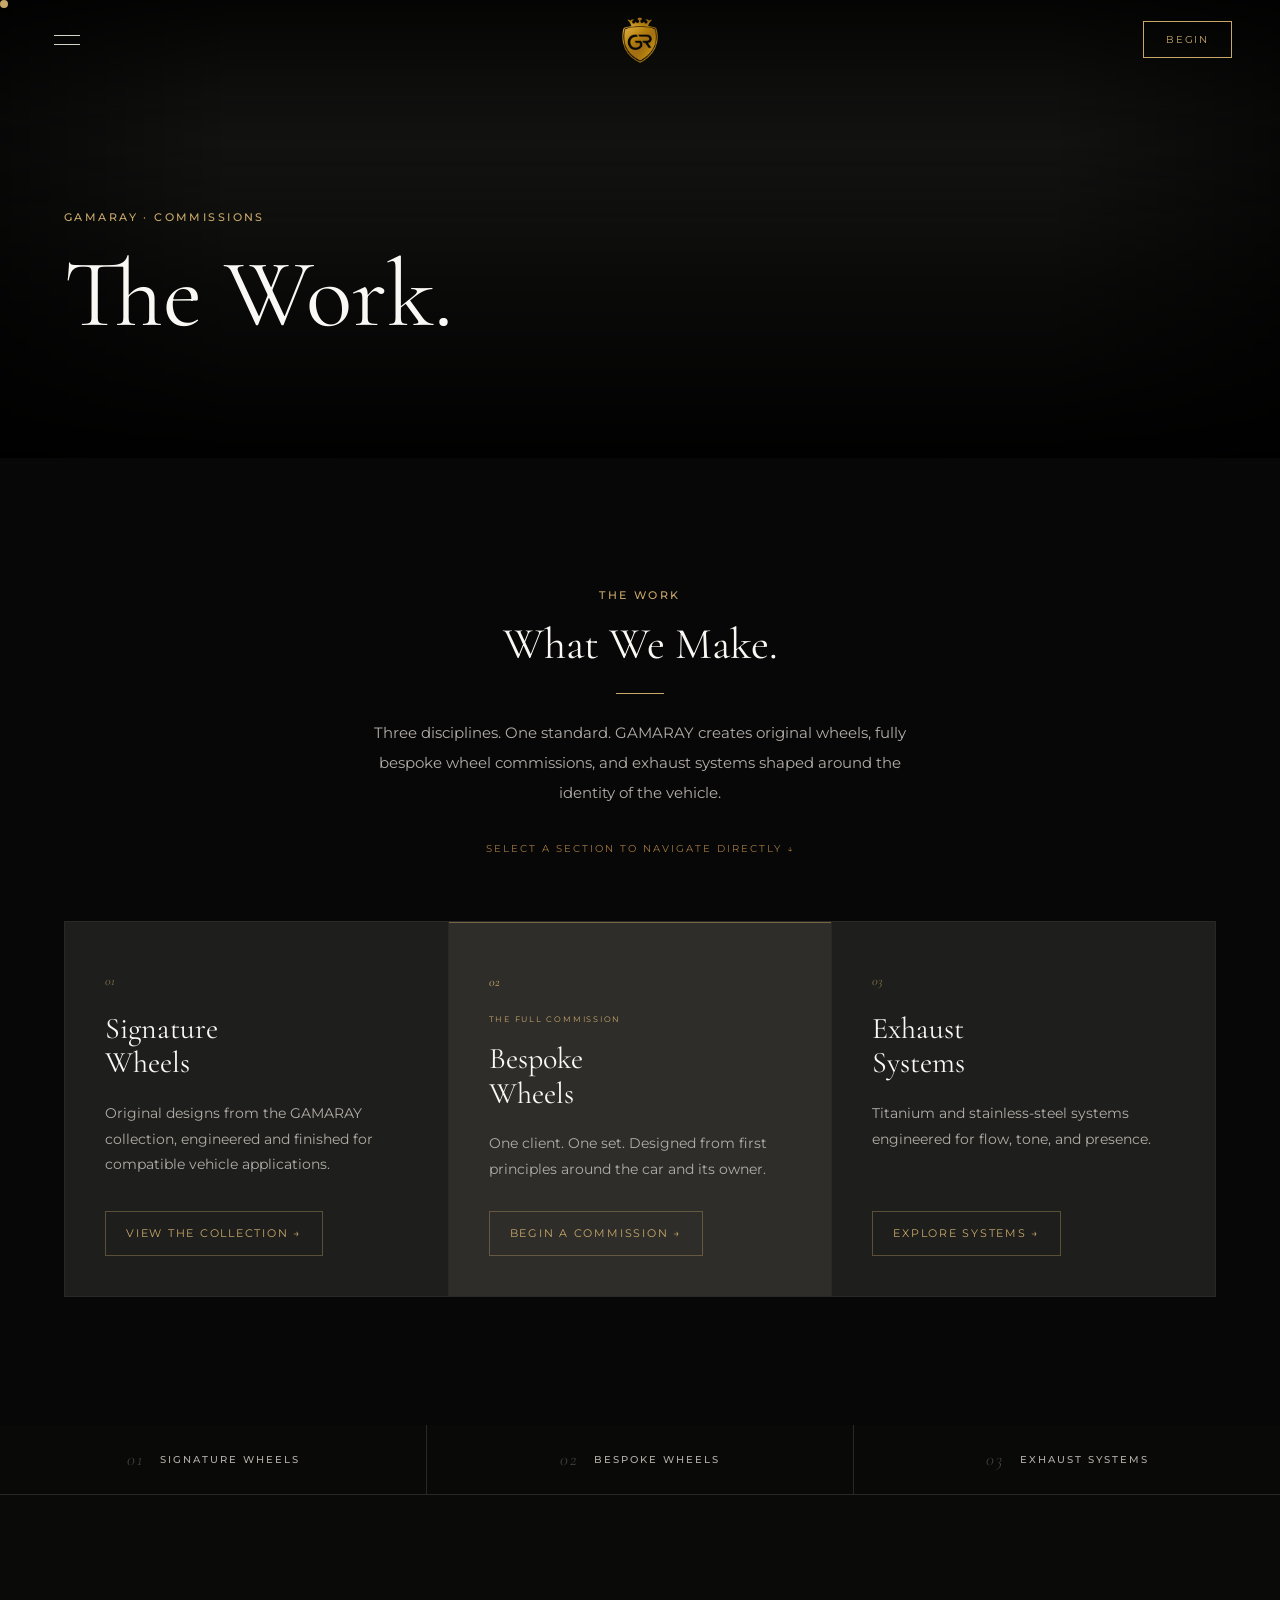
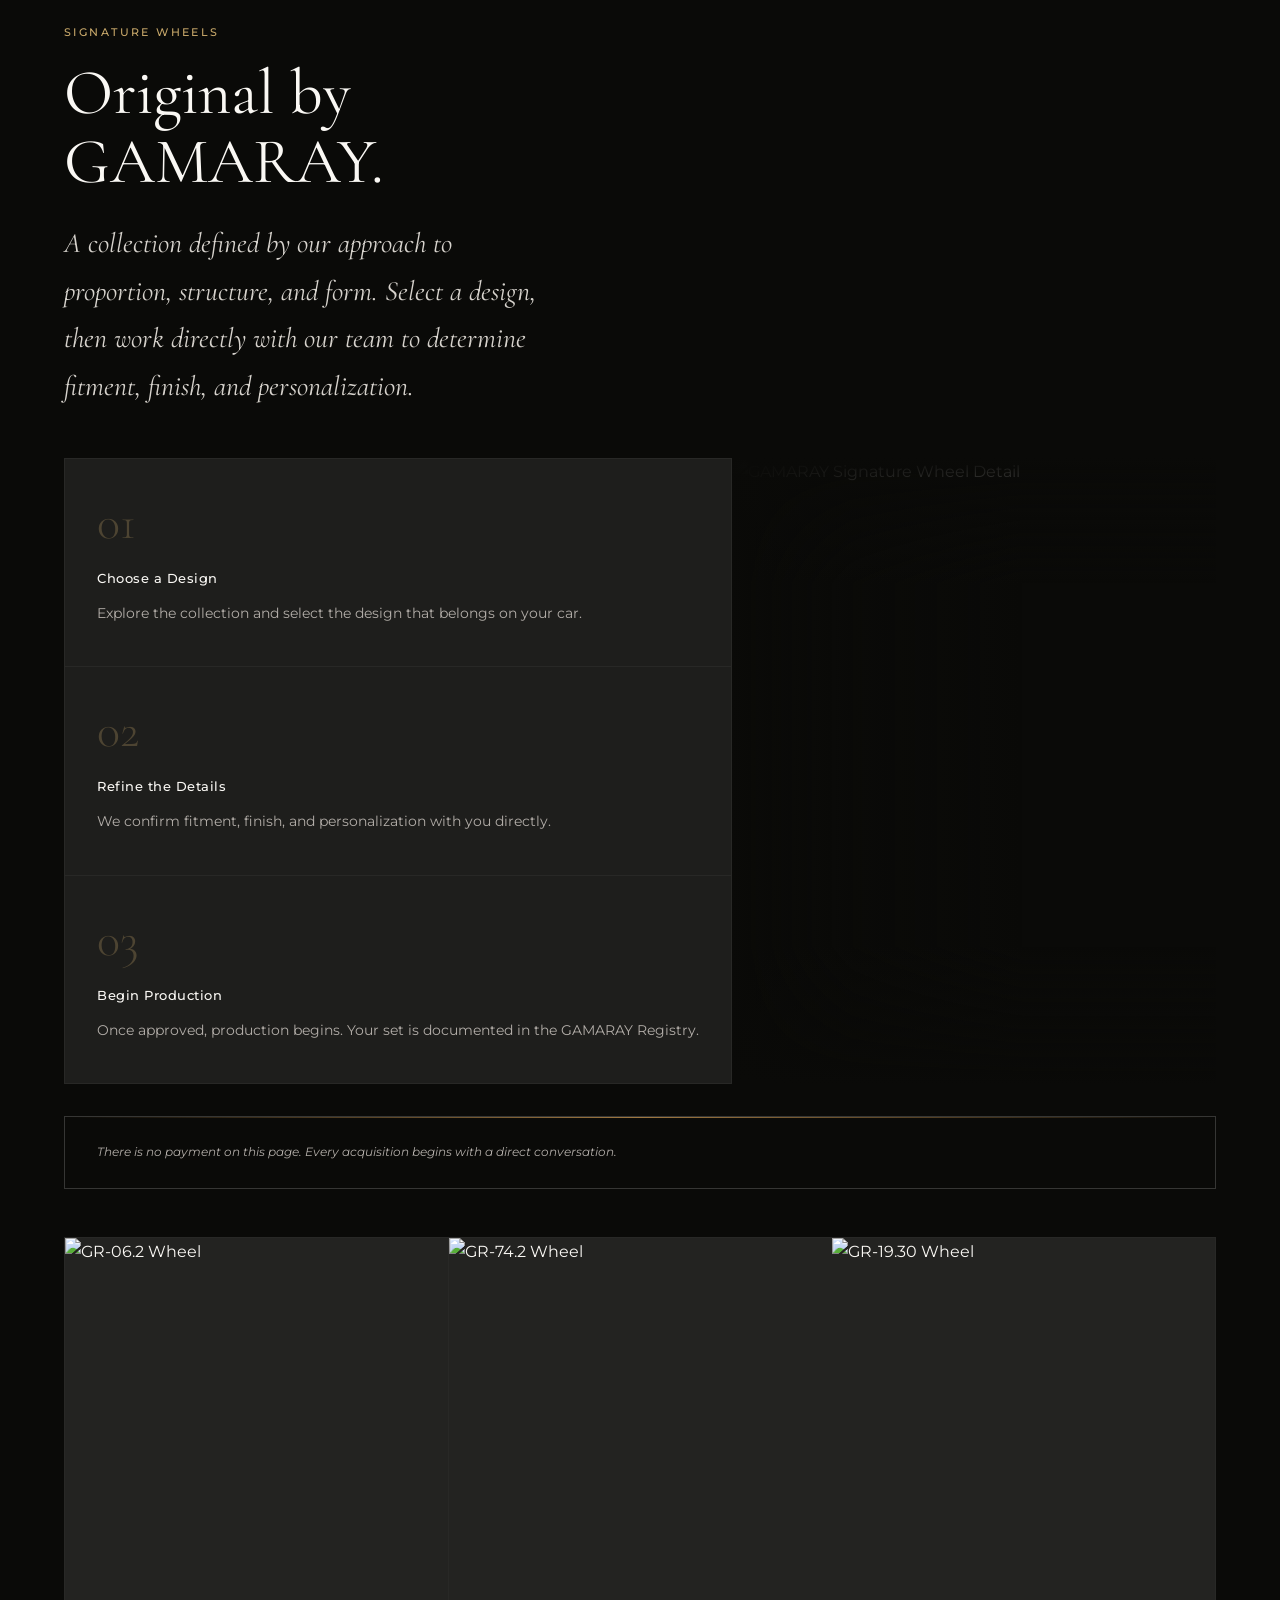
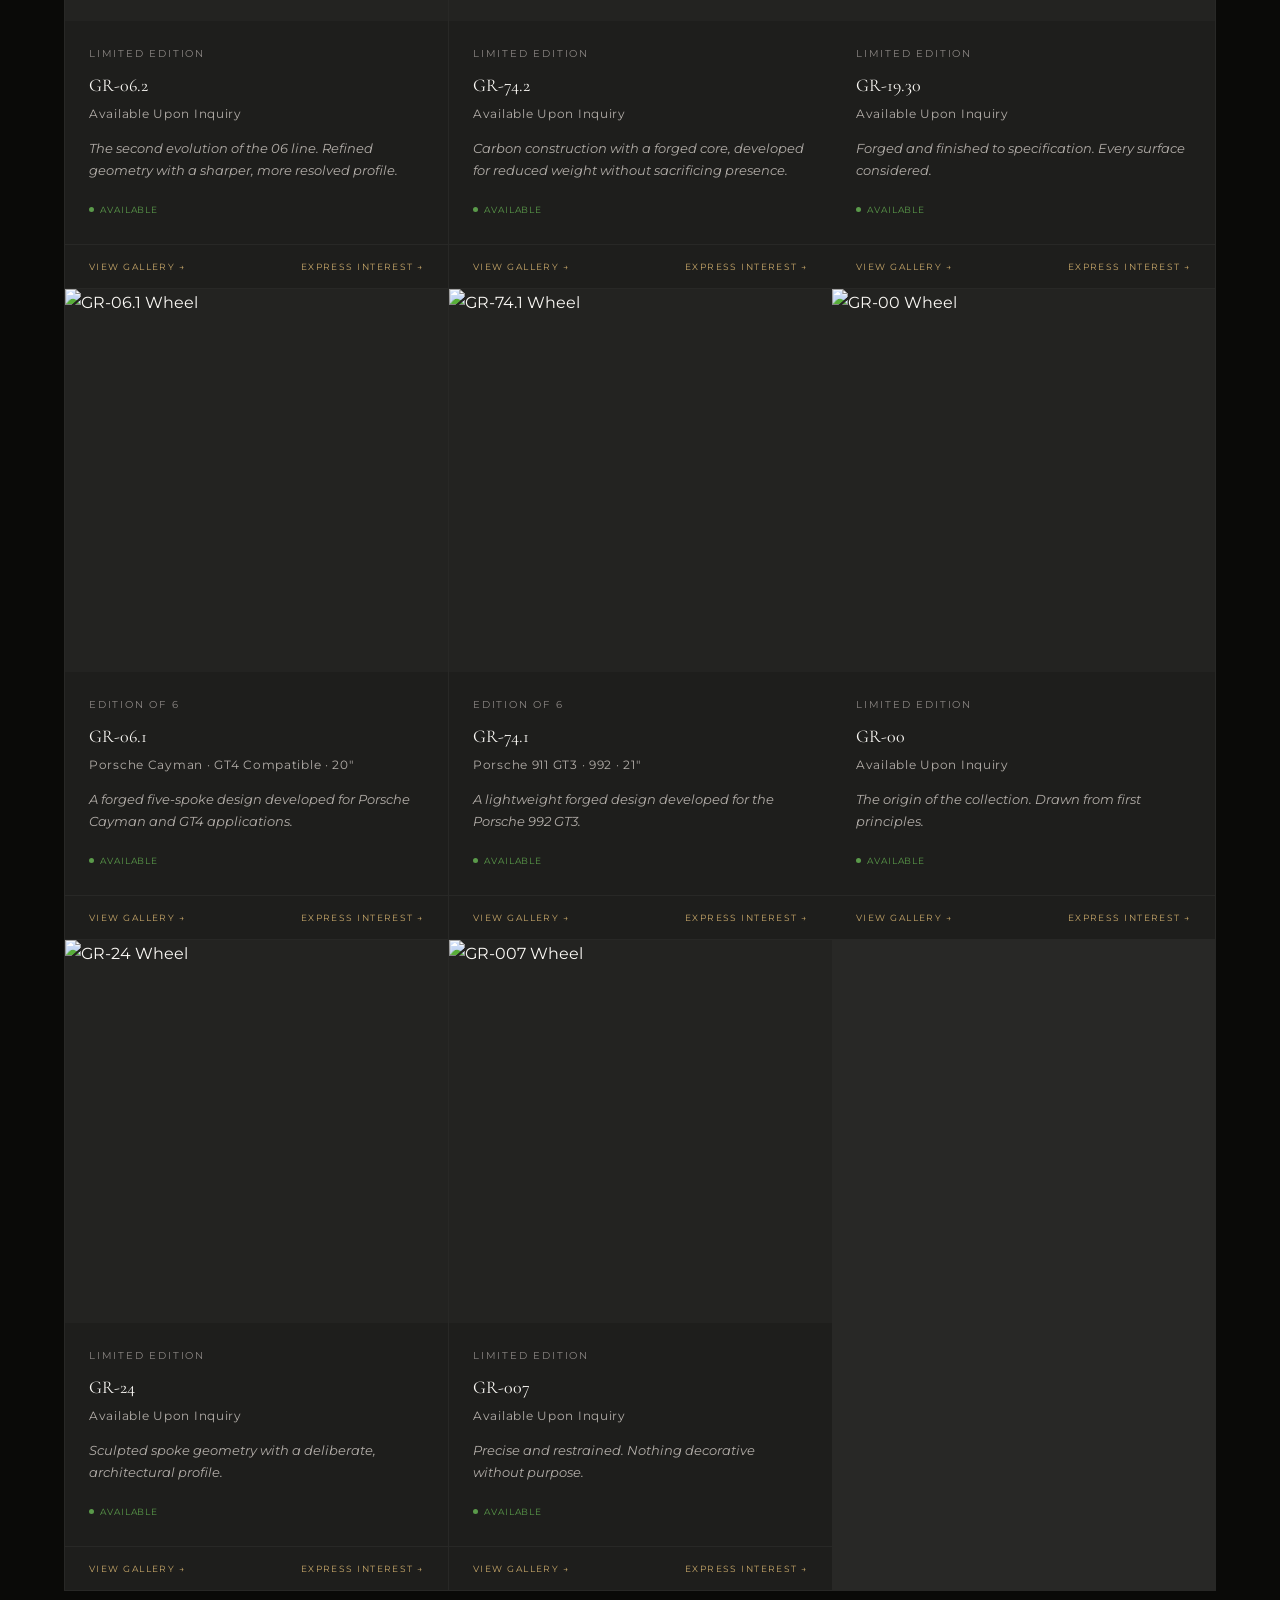
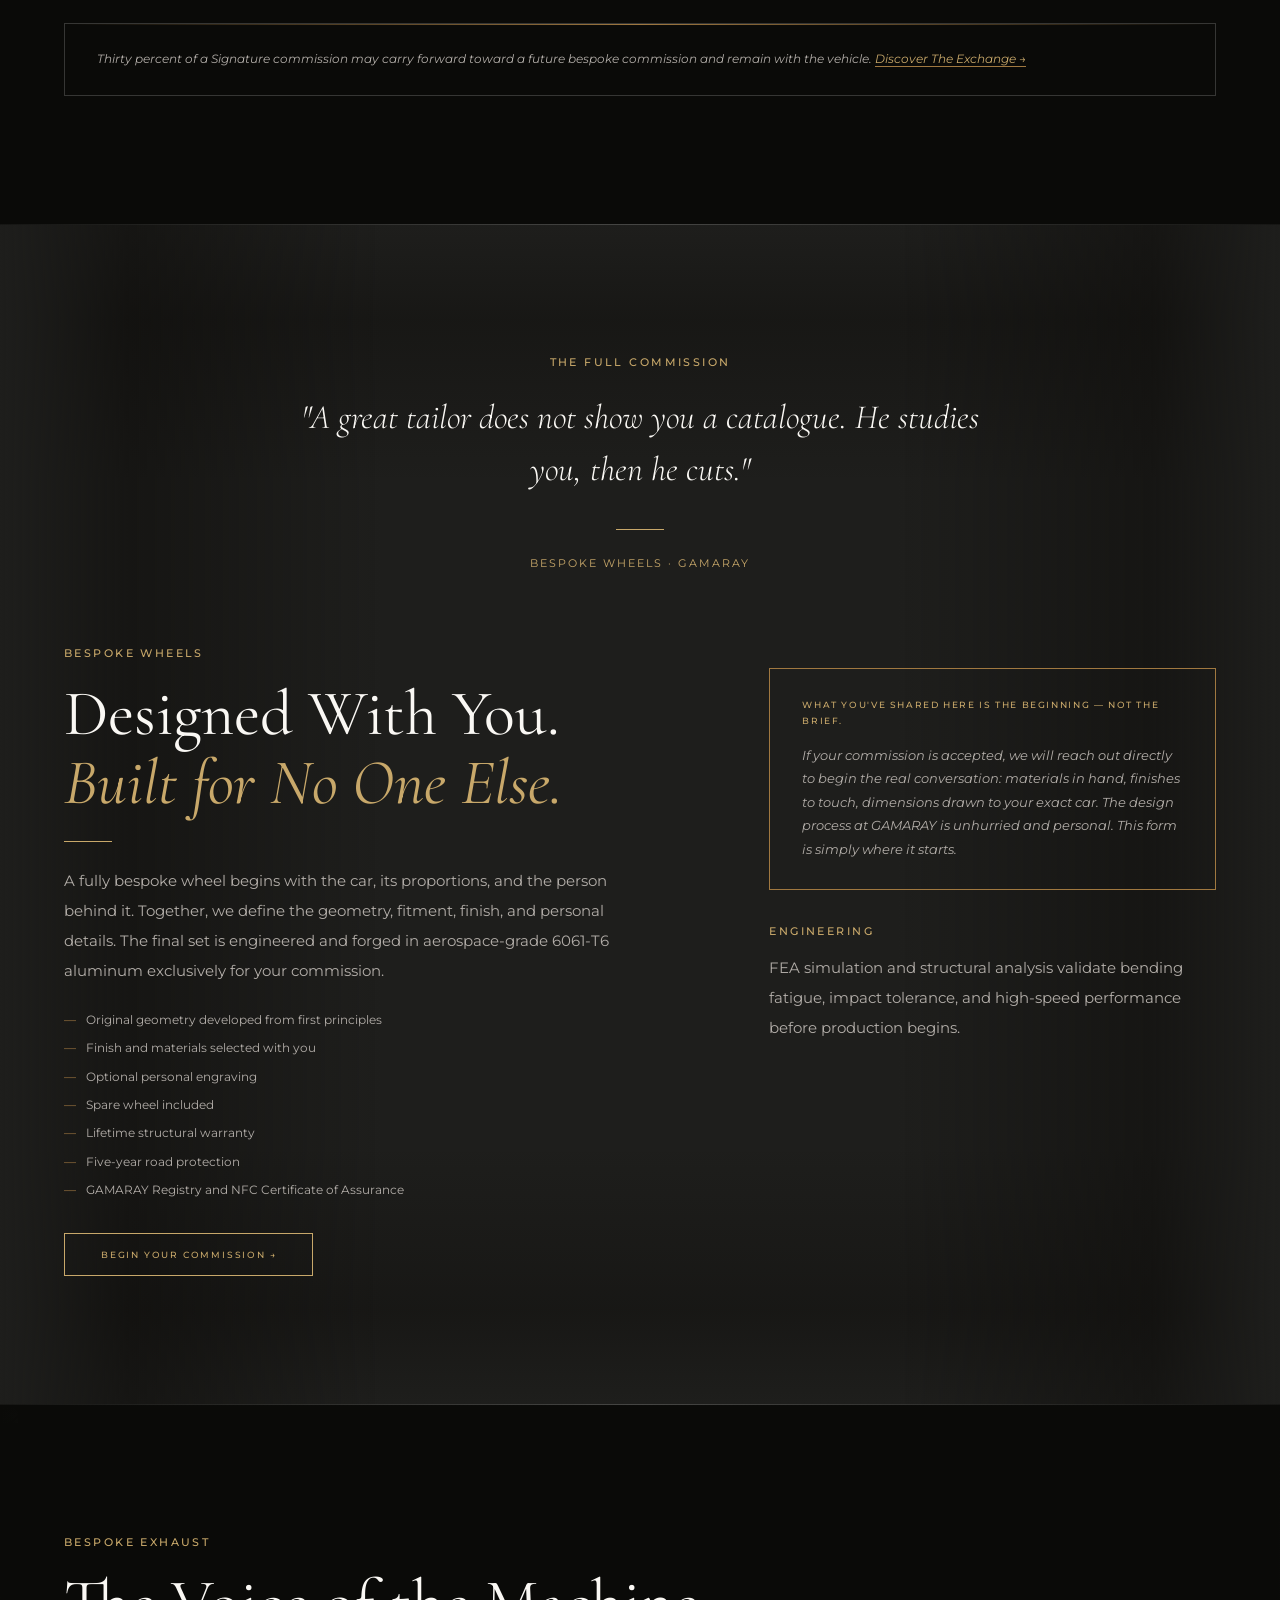
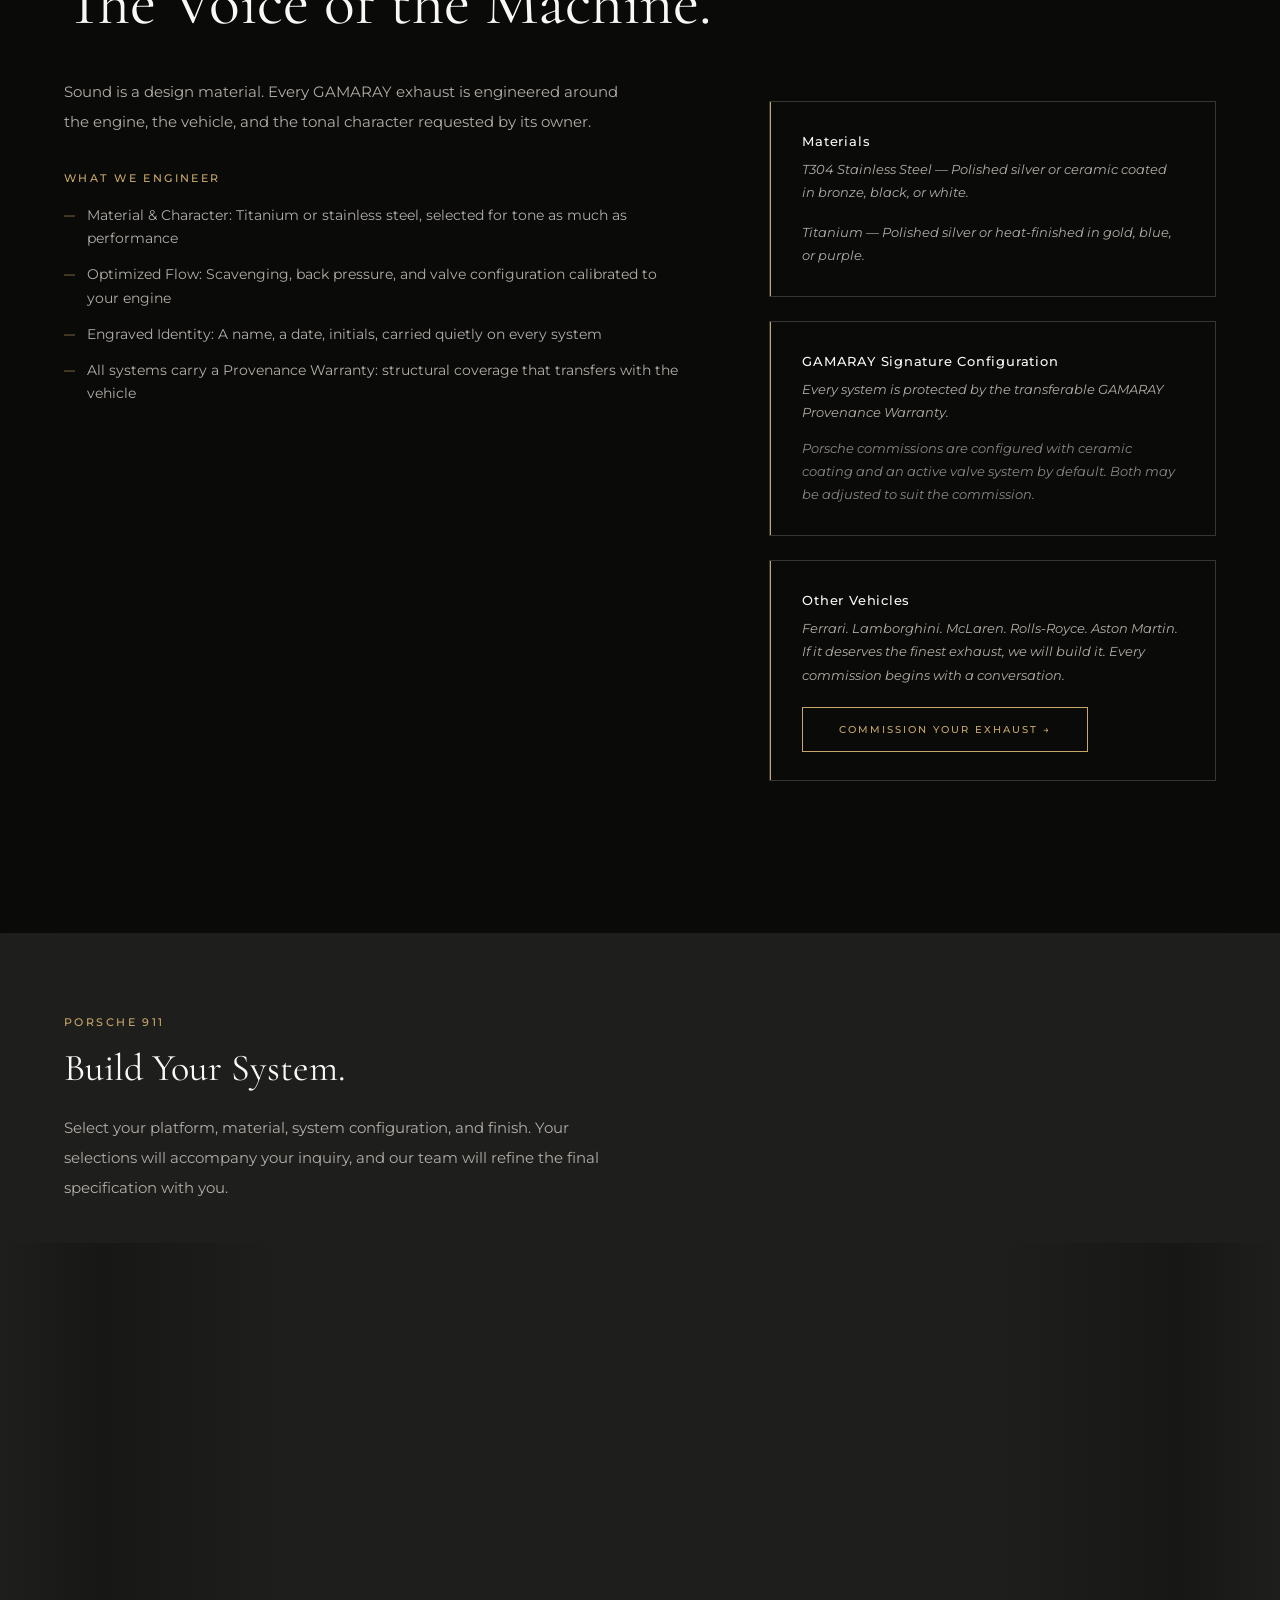
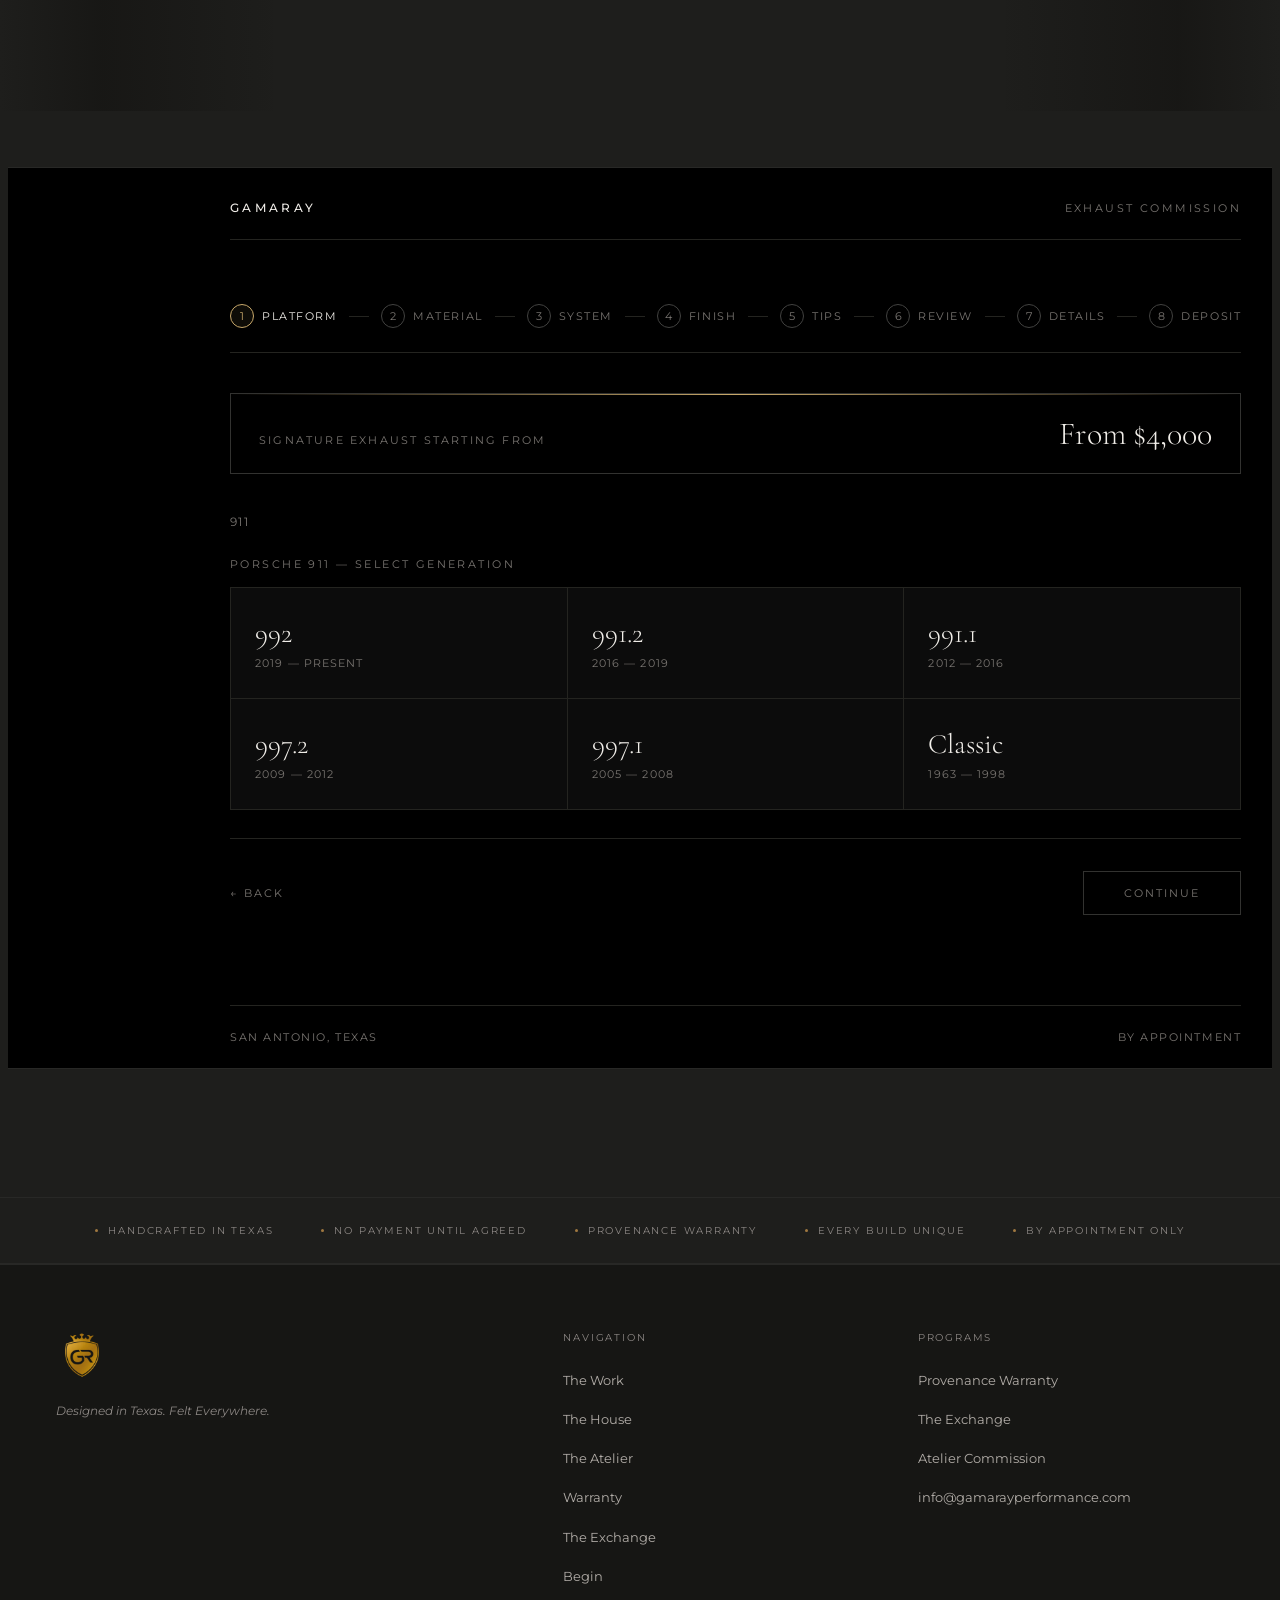
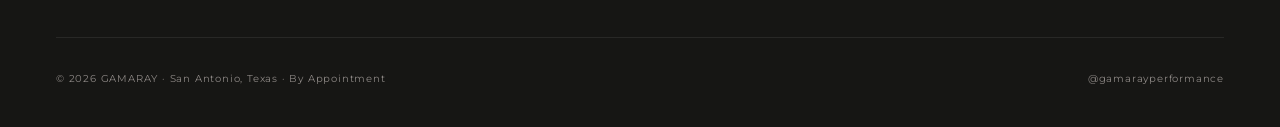
==== the-work.html @ ea866e27 "Initial commit — GAMARAY site" ====
<!DOCTYPE html>
<html lang="en">
<head>
<meta charset="UTF-8">
<meta name="viewport" content="width=device-width, initial-scale=1.0">
<title>The Work — GAMARAY</title>
<meta name="description" content="GAMARAY Signature Wheels and bespoke exhaust systems for the world's finest European machines.">
<link rel="icon" href="favicon.svg" type="image/svg+xml">
<link rel="preconnect" href="https://fonts.googleapis.com">
<link rel="preconnect" href="https://fonts.gstatic.com" crossorigin>
<link rel="preload" as="style" href="https://fonts.googleapis.com/css2?family=Cormorant+Garamond:ital,wght@0,300;0,400;0,500;1,300;1,400&family=Montserrat:wght@200;300;400;500;600&display=swap">
<link rel="stylesheet" href="https://fonts.googleapis.com/css2?family=Cormorant+Garamond:ital,wght@0,300;0,400;0,500;1,300;1,400&family=Montserrat:wght@200;300;400;500;600&display=swap" media="print" onload="this.media='all'">
<link rel="stylesheet" href="css/gamaray.css?v=10">
<style>
/* Acquisition steps inline with no number if not sequential */
.gmr-acq-note {
  border: 1px solid var(--b2);
  padding: 1.5rem 2rem;
  margin-top: 2rem;
  position: relative;
}
.gmr-acq-note::before {
  content: '';
  position: absolute; top: 0; left: 0; right: 0;
  height: 1px;
  background: linear-gradient(90deg, transparent, var(--gold2), transparent);
}
.gmr-acq-note p {
  font-size: 12px; line-height: 1.9; color: var(--t3); font-style: italic;
}
/* Wheel detail list */
.wheel-detail-list {
  list-style: none;
  display: flex; flex-direction: column; gap: .5rem;
  margin-top: 1.5rem;
}
.wheel-detail-list li {
  font-size: 12px; color: var(--t3);
  display: flex; gap: 10px; align-items: flex-start;
}
.wheel-detail-list li::before { content: '—'; color: var(--gold2); flex-shrink: 0; }
/* Section divider */
.section-divider {
  padding: 5rem 3.5rem 0;
  border-top: 1px solid var(--b1);
}

/* ── PRODUCT GALLERY LIGHTBOX ── */
.gmr-gallery-overlay {
  position: fixed; inset: 0;
  background: rgba(6,5,4,.97);
  z-index: 3000;
  display: flex; flex-direction: column; align-items: center; justify-content: center;
  gap: 1.25rem;
  padding: 3.5rem 2rem 2rem;
  opacity: 0; pointer-events: none;
  transition: opacity .4s;
}
.gmr-gallery-overlay.open { opacity: 1; pointer-events: auto; }
.gmr-gallery-close {
  position: absolute; top: 2rem; right: 2rem;
  background: none; border: none;
  color: var(--t4); font-size: 20px; cursor: pointer; padding: 8px;
  transition: color .2s, transform .3s var(--ease);
}
.gmr-gallery-close:hover { color: var(--t1); transform: rotate(90deg); }
.gmr-gallery-eyebrow {
  font-size: 9px; letter-spacing: .22em; text-transform: uppercase; color: var(--gold);
}
.gmr-gallery-stage {
  display: flex; align-items: center; gap: 2rem;
  flex: 1; width: 100%; max-width: 960px; min-height: 0;
}
.gmr-gallery-img-wrap {
  flex: 1; display: flex; align-items: center; justify-content: center; min-height: 0;
}
.gmr-gallery-main-img {
  max-width: 100%; max-height: 62vh;
  object-fit: contain; display: block;
  transition: opacity .2s;
}
.gmr-gallery-arrow {
  background: none; border: 1px solid rgba(200,168,106,.2);
  color: var(--t4); width: 48px; height: 48px;
  display: flex; align-items: center; justify-content: center;
  cursor: pointer; font-size: 24px; font-family: Georgia, serif; line-height: 1;
  transition: color .2s, border-color .2s; flex-shrink: 0;
}
.gmr-gallery-arrow:hover { color: var(--gold); border-color: var(--gold); }
.gmr-gallery-counter {
  font-size: 10px; letter-spacing: .14em; color: var(--t4);
}
.gmr-gallery-thumbs { display: flex; gap: 10px; }
.gmr-gallery-thumb {
  width: 72px; height: 72px; object-fit: cover; cursor: pointer;
  opacity: .35; border: 1px solid transparent;
  transition: opacity .25s, border-color .25s;
}
.gmr-gallery-thumb:hover { opacity: .75; }
.gmr-gallery-thumb.active { opacity: 1; border-color: var(--gold); }
/* Hover overlay on real-photo card image */
.gmr-wheel-img-hover {
  position: absolute; inset: 0;
  background: rgba(0,0,0,.52);
  display: flex; align-items: center; justify-content: center;
  opacity: 0; pointer-events: none;
  transition: opacity .35s;
}
.gmr-wheel-img[data-gallery-open]:hover .gmr-wheel-img-hover { opacity: 1; }
.gmr-wheel-img-hover span {
  font-size: 8px; letter-spacing: .24em; text-transform: uppercase;
  color: var(--t1); border: 1px solid rgba(255,255,255,.45); padding: 8px 18px;
}
</style>
</head>
<body>

<div id="gmr-loader"><div class="loader-wordmark"><img src="img/logo.png" alt="GAMARAY"></div></div>
<div id="gmr-cursor"></div>
<div id="gmr-progress"></div>

<nav id="gmr-nav">
  <button class="gmr-hamburger" id="gmr-hamburger" aria-label="Open menu"><span></span><span></span></button>
  <a href="index.html" class="gmr-nav-logo"><img src="img/logo.png" alt="GAMARAY"></a>
  <a href="begin.html" class="gmr-nav-cta">Begin</a>
</nav>
<div id="gmr-nav-backdrop"></div>
<div id="gmr-mobile-menu">
  <button class="gmr-menu-close" id="gmr-menu-close">✕</button>
  <a href="the-work.html">The Work</a>
  <a href="the-house.html">The House</a>
  <a href="the-atelier.html">The Atelier</a>
  <a href="warranty.html">Warranty</a>
  <a href="exchange.html">The Exchange</a>
  <a href="begin.html">Begin</a>
</div>

<!-- ── PAGE HERO ── -->
<div class="gmr-page-hero">
  <video autoplay loop muted playsinline style="position:absolute;inset:0;width:100%;height:100%;object-fit:cover;opacity:.6;z-index:0">
    <source src="https://pub-9fed0892d72f46c8ace5f8382cff40e8.r2.dev/Videos/Turning%20of%20Art%20deco%20center%20piece%20Wheel.mp4" type="video/mp4">
  </video>
  <div style="position:absolute;inset:0;z-index:1;background:
    linear-gradient(to top,  rgba(0,0,0,.97) 0%, rgba(0,0,0,.55) 38%, rgba(0,0,0,.08) 68%, transparent 85%),
    linear-gradient(to bottom, rgba(0,0,0,.82) 0%, rgba(0,0,0,.18) 28%, transparent 50%),
    linear-gradient(to right,  rgba(0,0,0,.55) 0%, transparent 18%),
    linear-gradient(to left,   rgba(0,0,0,.55) 0%, transparent 18%)">
  </div>
  <div style="position:relative;z-index:2">
    <span class="gmr-eyebrow">GAMARAY · Commissions</span>
    <h1 class="gmr-heading" style="font-size:clamp(52px,8vw,96px);margin-bottom:0">The Work.</h1>
  </div>
</div>

<!-- ── OVERVIEW ── -->
<section class="gmr-section gmr-section-black" id="overview">
  <video autoplay loop muted playsinline style="position:absolute;inset:0;width:100%;height:100%;object-fit:cover;opacity:.92;z-index:0;pointer-events:none">
    <source src="https://pub-9fed0892d72f46c8ace5f8382cff40e8.r2.dev/Videos/Wheel%20turning%20video.MP4" type="video/mp4">
  </video>
  <div style="position:absolute;inset:0;z-index:1;background:rgba(8,7,6,.55);pointer-events:none"></div>
  <div style="position:relative;z-index:2">
  <div class="reveal" style="max-width:660px;margin:0 auto 4rem;text-align:center">
    <span class="gmr-eyebrow">THE WORK</span>
    <h2 class="gmr-heading" style="font-size:clamp(28px,3.5vw,44px)">What We Make.</h2>
    <div class="gmr-rule gmr-rule-center"></div>
    <p class="gmr-body" style="color:var(--t3);margin:0 auto">Three disciplines. One standard. GAMARAY creates original wheels, fully bespoke wheel commissions, and exhaust systems shaped around the identity of the vehicle.</p>
    <p style="margin-top:2rem;font-size:10px;letter-spacing:.2em;text-transform:uppercase;color:var(--gold2)">Select a section to navigate directly ↓</p>
  </div>
  <div class="gmr-discipline-grid">
    <a href="#signature-wheels" class="gmr-discipline-card">
      <span class="gmr-discipline-num">01</span>
      <div class="gmr-discipline-name">Signature<br>Wheels</div>
      <p class="gmr-discipline-desc">Original designs from the GAMARAY collection, engineered and finished for compatible vehicle applications.</p>
      <span class="gmr-discipline-cta">View the Collection →</span>
    </a>
    <a href="#bespoke-wheels" class="gmr-discipline-card gmr-discipline-card--featured">
      <span class="gmr-discipline-num">02</span>
      <span class="gmr-discipline-tag">The Full Commission</span>
      <div class="gmr-discipline-name">Bespoke<br>Wheels</div>
      <p class="gmr-discipline-desc">One client. One set. Designed from first principles around the car and its owner.</p>
      <span class="gmr-discipline-cta">Begin a Commission →</span>
    </a>
    <a href="#exhaust" class="gmr-discipline-card">
      <span class="gmr-discipline-num">03</span>
      <div class="gmr-discipline-name">Exhaust<br>Systems</div>
      <p class="gmr-discipline-desc">Titanium and stainless-steel systems engineered for flow, tone, and presence.</p>
      <span class="gmr-discipline-cta">Explore Systems →</span>
    </a>
  </div>
  </div>
</section>

<!-- ── SECTION NAV ── -->
<nav class="gmr-section-nav" id="gmr-section-nav">
  <a href="#signature-wheels" class="gmr-section-nav-item" data-section="signature-wheels">
    <span class="gmr-section-nav-num">01</span>
    <span>Signature Wheels</span>
  </a>
  <a href="#bespoke-wheels" class="gmr-section-nav-item" data-section="bespoke-wheels">
    <span class="gmr-section-nav-num">02</span>
    <span>Bespoke Wheels</span>
  </a>
  <a href="#exhaust" class="gmr-section-nav-item" data-section="exhaust">
    <span class="gmr-section-nav-num">03</span>
    <span>Exhaust Systems</span>
  </a>
</nav>

<!-- ════════════════════════════════════════════════════
     SIGNATURE WHEELS
════════════════════════════════════════════════════════ -->
<section class="gmr-section gmr-section-black" id="signature-wheels">

  <!-- Intro text -->
  <div class="reveal" style="max-width:500px;margin-bottom:3rem">
    <span class="gmr-eyebrow">SIGNATURE WHEELS</span>
    <h2 class="gmr-heading">Original by GAMARAY.</h2>
    <p class="gmr-subheading">A collection defined by our approach to proportion, structure, and form. Select a design, then work directly with our team to determine fitment, finish, and personalization.</p>
  </div>

  <!-- How acquisition works — steps left, image right as true columns -->
  <div class="reveal" style="display:flex;align-items:stretch;overflow:hidden;gap:0">

    <!-- Steps: vertical stack, left column -->
    <div style="flex:1;min-width:0;display:flex;flex-direction:column;gap:1px;background:var(--b1);border:1px solid var(--b1)">
      <div class="gmr-step">
        <div class="gmr-step-num">01</div>
        <div class="gmr-step-title">Choose a Design</div>
        <p class="gmr-step-desc">Explore the collection and select the design that belongs on your car.</p>
      </div>
      <div class="gmr-step">
        <div class="gmr-step-num">02</div>
        <div class="gmr-step-title">Refine the Details</div>
        <p class="gmr-step-desc">We confirm fitment, finish, and personalization with you directly.</p>
      </div>
      <div class="gmr-step">
        <div class="gmr-step-num">03</div>
        <div class="gmr-step-title">Begin Production</div>
        <p class="gmr-step-desc">Once approved, production begins. Your set is documented in the GAMARAY Registry.</p>
      </div>
    </div>

    <!-- Image: right column, same height as steps -->
    <div style="flex:0 0 42%;position:relative;overflow:hidden;min-height:320px">
      <img src="https://pub-9fed0892d72f46c8ace5f8382cff40e8.r2.dev/Photos/Detail%20shot%2019.30%20wheel.jpg"
           alt="GAMARAY Signature Wheel Detail"
           style="position:absolute;inset:0;width:100%;height:100%;object-fit:cover;object-position:center;display:block">
      <div style="position:absolute;inset:0;background:linear-gradient(to right,#0A0A08 0%,rgba(10,10,8,.4) 25%,transparent 60%)"></div>
      <div style="position:absolute;inset:0;background:linear-gradient(to bottom,#0A0A08 0%,transparent 20%,transparent 78%,#0A0A08 100%)"></div>
    </div>

  </div>

  <!-- Acquisition note -->
  <div class="gmr-acq-note reveal">
    <p>There is no payment on this page. Every acquisition begins with a direct conversation.</p>
  </div>

  <!-- Wheel Gallery -->
  <div class="gmr-wheel-gallery" style="margin-top:3rem">

    <!-- Card 1: GR-06.2 -->
    <div class="gmr-wheel-card reveal">
      <div class="gmr-wheel-img" data-gallery-open="gr062" style="cursor:pointer">
        <img src="https://pub-9fed0892d72f46c8ace5f8382cff40e8.r2.dev/Photos/1.png" alt="GR-06.2 Wheel" loading="lazy">
        <div class="gmr-wheel-img-hover"><span>View Gallery</span></div>
      </div>
      <div class="gmr-wheel-info">
        <span class="gmr-wheel-edition">Limited Edition</span>
        <div class="gmr-wheel-name">GR-06.2</div>
        <div class="gmr-wheel-platform">Available Upon Inquiry</div>
        <p style="font-size:13px;color:var(--t3);font-style:italic;line-height:1.7;margin-bottom:.75rem">The second evolution of the 06 line. Refined geometry with a sharper, more resolved profile.</p>
        <div class="gmr-wheel-status status-available">
          <span class="status-dot"></span>Available
        </div>
      </div>
      <div class="gmr-wheel-card-footer" style="display:flex;gap:1rem;justify-content:space-between">
        <button class="gmr-wheel-cta" data-gallery-open="gr062">View Gallery →</button>
        <button class="gmr-wheel-cta"
          data-modal-open="wheel-interest"
          data-wheel-name="GR-06.2"
          data-wheel-platform="Available Upon Inquiry">
          Express Interest →
        </button>
      </div>
    </div>

    <!-- Card 2: GR-74.2 -->
    <div class="gmr-wheel-card reveal reveal-delay-1">
      <div class="gmr-wheel-img" data-gallery-open="gr742" style="cursor:pointer">
        <img src="https://pub-9fed0892d72f46c8ace5f8382cff40e8.r2.dev/Photos/10.png" alt="GR-74.2 Wheel" loading="lazy">
        <div class="gmr-wheel-img-hover"><span>View Gallery</span></div>
      </div>
      <div class="gmr-wheel-info">
        <span class="gmr-wheel-edition">Limited Edition</span>
        <div class="gmr-wheel-name">GR-74.2</div>
        <div class="gmr-wheel-platform">Available Upon Inquiry</div>
        <p style="font-size:13px;color:var(--t3);font-style:italic;line-height:1.7;margin-bottom:.75rem">Carbon construction with a forged core, developed for reduced weight without sacrificing presence.</p>
        <div class="gmr-wheel-status status-available">
          <span class="status-dot"></span>Available
        </div>
      </div>
      <div class="gmr-wheel-card-footer" style="display:flex;gap:1rem;justify-content:space-between">
        <button class="gmr-wheel-cta" data-gallery-open="gr742">View Gallery →</button>
        <button class="gmr-wheel-cta"
          data-modal-open="wheel-interest"
          data-wheel-name="GR-74.2"
          data-wheel-platform="Available Upon Inquiry">
          Express Interest →
        </button>
      </div>
    </div>

    <!-- Card 3: GR-19.30 -->
    <div class="gmr-wheel-card reveal reveal-delay-2">
      <div class="gmr-wheel-img" data-gallery-open="gr1930" style="cursor:pointer">
        <img src="https://pub-9fed0892d72f46c8ace5f8382cff40e8.r2.dev/Photos/16.png" alt="GR-19.30 Wheel" loading="lazy">
        <div class="gmr-wheel-img-hover"><span>View Gallery</span></div>
      </div>
      <div class="gmr-wheel-info">
        <span class="gmr-wheel-edition">Limited Edition</span>
        <div class="gmr-wheel-name">GR-19.30</div>
        <div class="gmr-wheel-platform">Available Upon Inquiry</div>
        <p style="font-size:13px;color:var(--t3);font-style:italic;line-height:1.7;margin-bottom:.75rem">Forged and finished to specification. Every surface considered.</p>
        <div class="gmr-wheel-status status-available">
          <span class="status-dot"></span>Available
        </div>
      </div>
      <div class="gmr-wheel-card-footer" style="display:flex;gap:1rem;justify-content:space-between">
        <button class="gmr-wheel-cta" data-gallery-open="gr1930">View Gallery →</button>
        <button class="gmr-wheel-cta"
          data-modal-open="wheel-interest"
          data-wheel-name="GR-19.30"
          data-wheel-platform="Available Upon Inquiry">
          Express Interest →
        </button>
      </div>
    </div>

    <!-- Card 4: GR-06.1 -->
    <div class="gmr-wheel-card reveal">
      <div class="gmr-wheel-img" data-gallery-open="gr06" style="cursor:pointer">
        <img src="https://pub-9fed0892d72f46c8ace5f8382cff40e8.r2.dev/Photos/8.png" alt="GR-06.1 Wheel" loading="lazy">
        <div class="gmr-wheel-img-hover"><span>View Gallery</span></div>
      </div>
      <div class="gmr-wheel-info">
        <span class="gmr-wheel-edition">Edition of 6</span>
        <div class="gmr-wheel-name">GR-06.1</div>
        <div class="gmr-wheel-platform">Porsche Cayman · GT4 Compatible · 20"</div>
        <p style="font-size:13px;color:var(--t3);font-style:italic;line-height:1.7;margin-bottom:.75rem">A forged five-spoke design developed for Porsche Cayman and GT4 applications.</p>
        <div class="gmr-wheel-status status-available">
          <span class="status-dot"></span>Available
        </div>
      </div>
      <div class="gmr-wheel-card-footer" style="display:flex;gap:1rem;justify-content:space-between">
        <button class="gmr-wheel-cta" data-gallery-open="gr06">View Gallery →</button>
        <button class="gmr-wheel-cta"
          data-modal-open="wheel-interest"
          data-wheel-name="GR-06.1"
          data-wheel-platform="Porsche Cayman · GT4 Compatible · 20&quot;">
          Express Interest →
        </button>
      </div>
    </div>

    <!-- Card 5: GR-74.1 -->
    <div class="gmr-wheel-card reveal reveal-delay-1">
      <div class="gmr-wheel-img" data-gallery-open="gr74" style="cursor:pointer">
        <img src="https://pub-9fed0892d72f46c8ace5f8382cff40e8.r2.dev/Photos/5.png" alt="GR-74.1 Wheel" loading="lazy">
        <div class="gmr-wheel-img-hover"><span>View Gallery</span></div>
      </div>
      <div class="gmr-wheel-info">
        <span class="gmr-wheel-edition">Edition of 6</span>
        <div class="gmr-wheel-name">GR-74.1</div>
        <div class="gmr-wheel-platform">Porsche 911 GT3 · 992 · 21"</div>
        <p style="font-size:13px;color:var(--t3);font-style:italic;line-height:1.7;margin-bottom:.75rem">A lightweight forged design developed for the Porsche 992 GT3.</p>
        <div class="gmr-wheel-status status-available">
          <span class="status-dot"></span>Available
        </div>
      </div>
      <div class="gmr-wheel-card-footer" style="display:flex;gap:1rem;justify-content:space-between">
        <button class="gmr-wheel-cta" data-gallery-open="gr74">View Gallery →</button>
        <button class="gmr-wheel-cta"
          data-modal-open="wheel-interest"
          data-wheel-name="GR-74.1"
          data-wheel-platform="Porsche 911 GT3 · 992 · 21&quot;">
          Express Interest →
        </button>
      </div>
    </div>

    <!-- Card 6: GR-00 -->
    <div class="gmr-wheel-card reveal reveal-delay-2">
      <div class="gmr-wheel-img" data-gallery-open="gr00" style="cursor:pointer">
        <img src="https://pub-9fed0892d72f46c8ace5f8382cff40e8.r2.dev/Photos/4.png" alt="GR-00 Wheel" loading="lazy">
        <div class="gmr-wheel-img-hover"><span>View Gallery</span></div>
      </div>
      <div class="gmr-wheel-info">
        <span class="gmr-wheel-edition">Limited Edition</span>
        <div class="gmr-wheel-name">GR-00</div>
        <div class="gmr-wheel-platform">Available Upon Inquiry</div>
        <p style="font-size:13px;color:var(--t3);font-style:italic;line-height:1.7;margin-bottom:.75rem">The origin of the collection. Drawn from first principles.</p>
        <div class="gmr-wheel-status status-available">
          <span class="status-dot"></span>Available
        </div>
      </div>
      <div class="gmr-wheel-card-footer" style="display:flex;gap:1rem;justify-content:space-between">
        <button class="gmr-wheel-cta" data-gallery-open="gr00">View Gallery →</button>
        <button class="gmr-wheel-cta"
          data-modal-open="wheel-interest"
          data-wheel-name="GR-00"
          data-wheel-platform="Available Upon Inquiry">
          Express Interest →
        </button>
      </div>
    </div>

    <!-- Card 7: GR-24 -->
    <div class="gmr-wheel-card reveal">
      <div class="gmr-wheel-img" data-gallery-open="gr24" style="cursor:pointer">
        <img src="https://pub-9fed0892d72f46c8ace5f8382cff40e8.r2.dev/Photos/14.png" alt="GR-24 Wheel" loading="lazy">
        <div class="gmr-wheel-img-hover"><span>View Gallery</span></div>
      </div>
      <div class="gmr-wheel-info">
        <span class="gmr-wheel-edition">Limited Edition</span>
        <div class="gmr-wheel-name">GR-24</div>
        <div class="gmr-wheel-platform">Available Upon Inquiry</div>
        <p style="font-size:13px;color:var(--t3);font-style:italic;line-height:1.7;margin-bottom:.75rem">Sculpted spoke geometry with a deliberate, architectural profile.</p>
        <div class="gmr-wheel-status status-available">
          <span class="status-dot"></span>Available
        </div>
      </div>
      <div class="gmr-wheel-card-footer" style="display:flex;gap:1rem;justify-content:space-between">
        <button class="gmr-wheel-cta" data-gallery-open="gr24">View Gallery →</button>
        <button class="gmr-wheel-cta"
          data-modal-open="wheel-interest"
          data-wheel-name="GR-24"
          data-wheel-platform="Available Upon Inquiry">
          Express Interest →
        </button>
      </div>
    </div>

    <!-- Card 8: GR-007 -->
    <div class="gmr-wheel-card reveal reveal-delay-1">
      <div class="gmr-wheel-img" data-gallery-open="gr007" style="cursor:pointer">
        <img src="https://pub-9fed0892d72f46c8ace5f8382cff40e8.r2.dev/Photos/11.png" alt="GR-007 Wheel" loading="lazy">
        <div class="gmr-wheel-img-hover"><span>View Gallery</span></div>
      </div>
      <div class="gmr-wheel-info">
        <span class="gmr-wheel-edition">Limited Edition</span>
        <div class="gmr-wheel-name">GR-007</div>
        <div class="gmr-wheel-platform">Available Upon Inquiry</div>
        <p style="font-size:13px;color:var(--t3);font-style:italic;line-height:1.7;margin-bottom:.75rem">Precise and restrained. Nothing decorative without purpose.</p>
        <div class="gmr-wheel-status status-available">
          <span class="status-dot"></span>Available
        </div>
      </div>
      <div class="gmr-wheel-card-footer" style="display:flex;gap:1rem;justify-content:space-between">
        <button class="gmr-wheel-cta" data-gallery-open="gr007">View Gallery →</button>
        <button class="gmr-wheel-cta"
          data-modal-open="wheel-interest"
          data-wheel-name="GR-007"
          data-wheel-platform="Available Upon Inquiry">
          Express Interest →
        </button>
      </div>
    </div>

  </div>

  <!-- Exchange note -->
  <div class="gmr-acq-note reveal" style="margin-top:2rem">
    <p>Thirty percent of a Signature commission may carry forward toward a future bespoke commission and remain with the vehicle. <a href="exchange.html" style="color:var(--gold);border-bottom:1px solid var(--gold2)">Discover The Exchange →</a></p>
  </div>
</section>

<!-- ── WHEEL INTEREST MODAL ── -->
<div class="gmr-modal-overlay" id="modal-wheel-interest">
  <div class="gmr-modal">
    <div class="gmr-modal-header">
      <div>
        <div class="gmr-modal-title">Express Interest</div>
        <div class="gmr-modal-sub gmr-modal-wheel-name">GAMARAY Signature Wheel</div>
        <p class="gmr-modal-sub" style="margin-top:6px">Tell us about your car. We will be in touch directly.</p>
      </div>
      <button class="gmr-modal-close" data-modal-close>✕</button>
    </div>
    <div class="gmr-modal-body">
      <form class="gmr-form">
        <div class="gmr-field">
          <label>Your Name</label>
          <input type="text" placeholder="Full name" required>
        </div>
        <div class="gmr-field">
          <label>Where We Reach You</label>
          <input type="email" placeholder="Email address" required>
        </div>
        <div class="gmr-fields-two">
          <div class="gmr-field">
            <label>Your Location</label>
            <input type="text" placeholder="City, State">
          </div>
          <div class="gmr-field">
            <label>Year</label>
            <input type="text" placeholder="e.g. 2024">
          </div>
        </div>
        <div class="gmr-field">
          <label>The Car</label>
          <input type="text" placeholder="e.g. Porsche 911 Carrera S, Guards Red" required>
        </div>
        <div class="gmr-field">
          <label>VIN <span style="color:var(--t4);font-style:italic">(optional)</span></label>
          <input type="text" placeholder="Helps confirm exact fitment">
        </div>
        <div class="gmr-field">
          <label>Anything to Add</label>
          <textarea placeholder="Personalization ideas, questions, or anything you'd like us to know before we call."></textarea>
        </div>
        <button type="submit" class="btn-gold" style="width:100%;text-align:center">Send My Interest →</button>
      </form>
      <div class="gmr-form-confirm" style="display:none;padding:2rem 0;text-align:center">
        <p style="font-family:var(--serif);font-size:20px;font-weight:300;color:var(--t1);margin-bottom:.75rem">Interest received.</p>
        <p style="font-size:12px;color:var(--t3);font-style:italic;line-height:1.8">A member of our team will be in touch within 5 business days. Nothing is invoiced or charged until everything is agreed.</p>
      </div>
    </div>
    <div class="gmr-modal-footer">
      <p style="font-size:10px;color:var(--t4);font-style:italic">No payment is requested until we have spoken and every detail of your commission is confirmed.</p>
    </div>
  </div>
</div>

<!-- ── GR-06.1 GALLERY LIGHTBOX ── -->
<div class="gmr-gallery-overlay" id="gmr-gallery-overlay">
  <button class="gmr-gallery-close" data-gallery-close aria-label="Close gallery">✕</button>
  <div class="gmr-gallery-eyebrow">GR-06.1 · Porsche Cayman</div>
  <div class="gmr-gallery-stage">
    <button class="gmr-gallery-arrow" data-gallery-prev aria-label="Previous">‹</button>
    <div class="gmr-gallery-img-wrap">
      <img class="gmr-gallery-main-img" src="" alt="">
    </div>
    <button class="gmr-gallery-arrow" data-gallery-next aria-label="Next">›</button>
  </div>
  <div class="gmr-gallery-counter">1 / 3</div>
  <div class="gmr-gallery-thumbs">
    <img class="gmr-gallery-thumb" data-gallery-thumb="0"
      src="https://pub-9fed0892d72f46c8ace5f8382cff40e8.r2.dev/Photos/GR-06.1%20ON%20CAYMAN%20.jpg"
      alt="GR-06.1 on Cayman" loading="lazy">
    <img class="gmr-gallery-thumb" data-gallery-thumb="1"
      src="https://pub-9fed0892d72f46c8ace5f8382cff40e8.r2.dev/Photos/8.png"
      alt="GR-06.1 Wheel" loading="lazy">
    <img class="gmr-gallery-thumb" data-gallery-thumb="2"
      src="https://pub-9fed0892d72f46c8ace5f8382cff40e8.r2.dev/Photos/7.png"
      alt="GR-06.1 Wheel" loading="lazy">
  </div>
</div>

<!-- ── GR-06.2 GALLERY LIGHTBOX ── -->
<div class="gmr-gallery-overlay" id="gmr-gallery-overlay-gr062">
  <button class="gmr-gallery-close" data-gallery-close="gr062" aria-label="Close gallery">✕</button>
  <div class="gmr-gallery-eyebrow">GR-06.2</div>
  <div class="gmr-gallery-stage">
    <button class="gmr-gallery-arrow" data-gallery-prev="gr062" aria-label="Previous">‹</button>
    <div class="gmr-gallery-img-wrap"><img class="gmr-gallery-main-img" src="" alt=""></div>
    <button class="gmr-gallery-arrow" data-gallery-next="gr062" aria-label="Next">›</button>
  </div>
  <div class="gmr-gallery-counter">1 / 2</div>
  <div class="gmr-gallery-thumbs">
    <img class="gmr-gallery-thumb" data-gallery-thumb="0" src="https://pub-9fed0892d72f46c8ace5f8382cff40e8.r2.dev/Photos/1.png" alt="GR-06.2" loading="lazy">
    <img class="gmr-gallery-thumb" data-gallery-thumb="1" src="https://pub-9fed0892d72f46c8ace5f8382cff40e8.r2.dev/Photos/2.png" alt="GR-06.2" loading="lazy">
  </div>
</div>

<!-- ── GR-24 GALLERY LIGHTBOX ── -->
<div class="gmr-gallery-overlay" id="gmr-gallery-overlay-gr24">
  <button class="gmr-gallery-close" data-gallery-close="gr24" aria-label="Close gallery">✕</button>
  <div class="gmr-gallery-eyebrow">GR-24</div>
  <div class="gmr-gallery-stage">
    <button class="gmr-gallery-arrow" data-gallery-prev="gr24" aria-label="Previous">‹</button>
    <div class="gmr-gallery-img-wrap"><img class="gmr-gallery-main-img" src="" alt=""></div>
    <button class="gmr-gallery-arrow" data-gallery-next="gr24" aria-label="Next">›</button>
  </div>
  <div class="gmr-gallery-counter">1 / 2</div>
  <div class="gmr-gallery-thumbs">
    <img class="gmr-gallery-thumb" data-gallery-thumb="0" src="https://pub-9fed0892d72f46c8ace5f8382cff40e8.r2.dev/Photos/14.png" alt="GR-24" loading="lazy">
    <img class="gmr-gallery-thumb" data-gallery-thumb="1" src="https://pub-9fed0892d72f46c8ace5f8382cff40e8.r2.dev/Photos/13.png" alt="GR-24" loading="lazy">
  </div>
</div>

<!-- ── GR-007 GALLERY LIGHTBOX ── -->
<div class="gmr-gallery-overlay" id="gmr-gallery-overlay-gr007">
  <button class="gmr-gallery-close" data-gallery-close="gr007" aria-label="Close gallery">✕</button>
  <div class="gmr-gallery-eyebrow">GR-007</div>
  <div class="gmr-gallery-stage">
    <button class="gmr-gallery-arrow" data-gallery-prev="gr007" aria-label="Previous">‹</button>
    <div class="gmr-gallery-img-wrap"><img class="gmr-gallery-main-img" src="" alt=""></div>
    <button class="gmr-gallery-arrow" data-gallery-next="gr007" aria-label="Next">›</button>
  </div>
  <div class="gmr-gallery-counter">1 / 2</div>
  <div class="gmr-gallery-thumbs">
    <img class="gmr-gallery-thumb" data-gallery-thumb="0" src="https://pub-9fed0892d72f46c8ace5f8382cff40e8.r2.dev/Photos/12.png" alt="GR-007" loading="lazy">
    <img class="gmr-gallery-thumb" data-gallery-thumb="1" src="https://pub-9fed0892d72f46c8ace5f8382cff40e8.r2.dev/Photos/11.png" alt="GR-007" loading="lazy">
  </div>
</div>

<!-- ── GR-74.2 GALLERY LIGHTBOX ── -->
<div class="gmr-gallery-overlay" id="gmr-gallery-overlay-gr742">
  <button class="gmr-gallery-close" data-gallery-close="gr742" aria-label="Close gallery">✕</button>
  <div class="gmr-gallery-eyebrow">GR-74.2 · Full Carbon Fiber</div>
  <div class="gmr-gallery-stage">
    <button class="gmr-gallery-arrow" data-gallery-prev="gr742" aria-label="Previous">‹</button>
    <div class="gmr-gallery-img-wrap"><img class="gmr-gallery-main-img" src="" alt=""></div>
    <button class="gmr-gallery-arrow" data-gallery-next="gr742" aria-label="Next">›</button>
  </div>
  <div class="gmr-gallery-counter">1 / 2</div>
  <div class="gmr-gallery-thumbs">
    <img class="gmr-gallery-thumb" data-gallery-thumb="0" src="https://pub-9fed0892d72f46c8ace5f8382cff40e8.r2.dev/Photos/10.png" alt="GR-74.2" loading="lazy">
    <img class="gmr-gallery-thumb" data-gallery-thumb="1" src="https://pub-9fed0892d72f46c8ace5f8382cff40e8.r2.dev/Photos/9.png" alt="GR-74.2" loading="lazy">
  </div>
</div>

<!-- ── GR-19.30 GALLERY LIGHTBOX ── -->
<div class="gmr-gallery-overlay" id="gmr-gallery-overlay-gr1930">
  <button class="gmr-gallery-close" data-gallery-close="gr1930" aria-label="Close gallery">✕</button>
  <div class="gmr-gallery-eyebrow">GR-19.30</div>
  <div class="gmr-gallery-stage">
    <button class="gmr-gallery-arrow" data-gallery-prev="gr1930" aria-label="Previous">‹</button>
    <div class="gmr-gallery-img-wrap">
      <img class="gmr-gallery-main-img" src="" alt="">
    </div>
    <button class="gmr-gallery-arrow" data-gallery-next="gr1930" aria-label="Next">›</button>
  </div>
  <div class="gmr-gallery-counter">1 / 2</div>
  <div class="gmr-gallery-thumbs">
    <img class="gmr-gallery-thumb" data-gallery-thumb="0"
      src="https://pub-9fed0892d72f46c8ace5f8382cff40e8.r2.dev/Photos/16.png"
      alt="GR-19.30 Wheel" loading="lazy">
    <img class="gmr-gallery-thumb" data-gallery-thumb="1"
      src="https://pub-9fed0892d72f46c8ace5f8382cff40e8.r2.dev/Photos/15.png"
      alt="GR-19.30 Wheel" loading="lazy">
  </div>
</div>

<!-- ── GR-00 GALLERY LIGHTBOX ── -->
<div class="gmr-gallery-overlay" id="gmr-gallery-overlay-gr00">
  <button class="gmr-gallery-close" data-gallery-close="gr00" aria-label="Close gallery">✕</button>
  <div class="gmr-gallery-eyebrow">GR-00 · The Origin</div>
  <div class="gmr-gallery-stage">
    <button class="gmr-gallery-arrow" data-gallery-prev="gr00" aria-label="Previous">‹</button>
    <div class="gmr-gallery-img-wrap">
      <img class="gmr-gallery-main-img" src="" alt="">
    </div>
    <button class="gmr-gallery-arrow" data-gallery-next="gr00" aria-label="Next">›</button>
  </div>
  <div class="gmr-gallery-counter">1 / 2</div>
  <div class="gmr-gallery-thumbs">
    <img class="gmr-gallery-thumb" data-gallery-thumb="0"
      src="https://pub-9fed0892d72f46c8ace5f8382cff40e8.r2.dev/Photos/3.png"
      alt="GR-00 Wheel" loading="lazy">
    <img class="gmr-gallery-thumb" data-gallery-thumb="1"
      src="https://pub-9fed0892d72f46c8ace5f8382cff40e8.r2.dev/Photos/4.png"
      alt="GR-00 Wheel" loading="lazy">
  </div>
</div>

<!-- ── GR-74.1 GALLERY LIGHTBOX ── -->
<div class="gmr-gallery-overlay" id="gmr-gallery-overlay-gr74">
  <button class="gmr-gallery-close" data-gallery-close="gr74" aria-label="Close gallery">✕</button>
  <div class="gmr-gallery-eyebrow">GR-74.1 · Porsche 911 GT3</div>
  <div class="gmr-gallery-stage">
    <button class="gmr-gallery-arrow" data-gallery-prev="gr74" aria-label="Previous">‹</button>
    <div class="gmr-gallery-img-wrap">
      <img class="gmr-gallery-main-img" src="" alt="">
    </div>
    <button class="gmr-gallery-arrow" data-gallery-next="gr74" aria-label="Next">›</button>
  </div>
  <div class="gmr-gallery-counter">1 / 2</div>
  <div class="gmr-gallery-thumbs">
    <img class="gmr-gallery-thumb" data-gallery-thumb="0"
      src="https://pub-9fed0892d72f46c8ace5f8382cff40e8.r2.dev/Photos/6.png"
      alt="GR-74.1 Wheel" loading="lazy">
    <img class="gmr-gallery-thumb" data-gallery-thumb="1"
      src="https://pub-9fed0892d72f46c8ace5f8382cff40e8.r2.dev/Photos/5.png"
      alt="GR-74.1 Wheel" loading="lazy">
    <img class="gmr-gallery-thumb" data-gallery-thumb="2"
      src="https://pub-9fed0892d72f46c8ace5f8382cff40e8.r2.dev/Photos/GR-74.1%20WITH%20HORSE.jpg"
      alt="GR-74.1 with Horse" loading="lazy">
  </div>
</div>

<hr class="gmr-hr">

<!-- ════════════════════════════════════════════════════
     BESPOKE WHEELS COMMISSION
════════════════════════════════════════════════════════ -->
<section class="gmr-section gmr-section-s1" id="bespoke-wheels" style="overflow:hidden">

  <!-- Background video -->
  <video autoplay loop muted playsinline
         style="position:absolute;inset:0;width:100%;height:100%;object-fit:cover;object-position:center;opacity:1;pointer-events:none;z-index:0">
    <source src="https://pub-9fed0892d72f46c8ace5f8382cff40e8.r2.dev/Videos/Turning%20Wheel.mov" type="video/mp4">
  </video>
  <!-- Edge fades -->
  <div aria-hidden="true" style="position:absolute;inset:0;pointer-events:none;z-index:1;background:
    linear-gradient(to right,  var(--s1) 0%, rgba(14,13,11,.5) 10%, transparent 30%, transparent 70%, rgba(14,13,11,.5) 90%, var(--s1) 100%),
    linear-gradient(to bottom, var(--s1) 0%, rgba(14,13,11,.4) 8%, transparent 22%, transparent 78%, rgba(14,13,11,.4) 92%, var(--s1) 100%)">
  </div>

  <div class="reveal" style="text-align:center;max-width:680px;margin:0 auto 4.5rem;position:relative;z-index:2">
    <span class="gmr-eyebrow">The Full Commission</span>
    <p style="font-family:var(--serif);font-size:clamp(22px,2.8vw,34px);font-weight:300;color:var(--t1);line-height:1.55;font-style:italic;margin-top:1.25rem">"A great tailor does not show you a catalogue. He studies you, then he cuts."</p>
    <div class="gmr-rule gmr-rule-center" style="margin-top:2rem"></div>
    <p style="font-size:11px;letter-spacing:.18em;text-transform:uppercase;color:var(--gold);margin-top:1.5rem">Bespoke Wheels · GAMARAY</p>
  </div>
  <div class="gmr-two-col-wide" style="position:relative;z-index:2">
    <div class="reveal">
      <span class="gmr-eyebrow">BESPOKE WHEELS</span>
      <h2 class="gmr-heading">Designed With You.<br><em>Built for No One Else.</em></h2>
      <div class="gmr-rule"></div>
      <p class="gmr-body">A fully bespoke wheel begins with the car, its proportions, and the person behind it. Together, we define the geometry, fitment, finish, and personal details. The final set is engineered and forged in aerospace-grade 6061-T6 aluminum exclusively for your commission.</p>
      <ul class="wheel-detail-list">
        <li>Original geometry developed from first principles</li>
        <li>Finish and materials selected with you</li>
        <li>Optional personal engraving</li>
        <li>Spare wheel included</li>
        <li>Lifetime structural warranty</li>
        <li>Five-year road protection</li>
        <li>GAMARAY Registry and NFC Certificate of Assurance</li>
      </ul>
      <a href="begin.html" class="btn-gold" style="margin-top:2rem;display:inline-block">Begin Your Commission →</a>
    </div>
    <div>
      <div class="gmr-info-box gold-border" style="border-color:var(--gold2)">
        <div class="gmr-info-box-title" style="color:var(--gold);font-size:9px;letter-spacing:.18em;text-transform:uppercase;margin-bottom:1rem">What you've shared here is the beginning — not the brief.</div>
        <p class="gmr-info-box-body">If your commission is accepted, we will reach out directly to begin the real conversation: materials in hand, finishes to touch, dimensions drawn to your exact car. The design process at GAMARAY is unhurried and personal. This form is simply where it starts.</p>
      </div>
      <div style="margin-top:2rem">
        <span class="gmr-eyebrow" style="margin-bottom:.75rem;display:block">Engineering</span>
        <p class="gmr-body">FEA simulation and structural analysis validate bending fatigue, impact tolerance, and high-speed performance before production begins.</p>
      </div>
    </div>
  </div>
</section>

<hr class="gmr-hr">

<!-- ════════════════════════════════════════════════════
     EXHAUST SYSTEMS
════════════════════════════════════════════════════════ -->
<section class="gmr-section gmr-section-black" id="exhaust" style="overflow:hidden">

  <!-- Background image -->
  <img src="https://pub-9fed0892d72f46c8ace5f8382cff40e8.r2.dev/Photos/ss%20turbo%20s%20.jpg"
       alt="" aria-hidden="true"
       style="position:absolute;inset:0;width:100%;height:100%;object-fit:cover;object-position:center;opacity:1;pointer-events:none;z-index:0">
  <!-- Edge fades -->
  <div aria-hidden="true" style="position:absolute;inset:0;pointer-events:none;z-index:1;background:
    linear-gradient(to right,  #0A0A08 0%, rgba(10,10,8,.6) 8%, transparent 22%, transparent 78%, rgba(10,10,8,.6) 92%, #0A0A08 100%),
    linear-gradient(to bottom, #0A0A08 0%, rgba(10,10,8,.5) 6%, transparent 18%, transparent 82%, rgba(10,10,8,.5) 94%, #0A0A08 100%)">
  </div>

  <div class="reveal" style="position:relative;z-index:2">
    <span class="gmr-eyebrow">BESPOKE EXHAUST</span>
    <h2 class="gmr-heading">The Voice of the Machine.</h2>
  </div>

  <div class="gmr-two-col-wide reveal" style="margin-top:2.5rem;position:relative;z-index:2">
    <div>
      <p class="gmr-body">Sound is a design material. Every GAMARAY exhaust is engineered around the engine, the vehicle, and the tonal character requested by its owner.</p>

      <div style="margin-top:2rem">
        <span class="gmr-eyebrow" style="margin-bottom:1rem;display:block">What We Engineer</span>
        <ul class="gmr-list">
          <li>Material & Character: Titanium or stainless steel, selected for tone as much as performance</li>
          <li>Optimized Flow: Scavenging, back pressure, and valve configuration calibrated to your engine</li>
          <li>Engraved Identity: A name, a date, initials, carried quietly on every system</li>
          <li>All systems carry a Provenance Warranty: structural coverage that transfers with the vehicle</li>
        </ul>
      </div>
    </div>
    <div>
      <div class="gmr-info-box">
        <div class="gmr-info-box-title">Materials</div>
        <p class="gmr-info-box-body" style="margin-bottom:1rem">T304 Stainless Steel — Polished silver or ceramic coated in bronze, black, or white.</p>
        <p class="gmr-info-box-body">Titanium — Polished silver or heat-finished in gold, blue, or purple.</p>
      </div>
      <div class="gmr-info-box" style="margin-top:1rem">
        <div class="gmr-info-box-title">GAMARAY Signature Configuration</div>
        <p class="gmr-info-box-body">Every system is protected by the transferable GAMARAY Provenance Warranty.</p>
        <p class="gmr-info-box-body" style="margin-top:.75rem;font-style:italic;color:var(--t4)">Porsche commissions are configured with ceramic coating and an active valve system by default. Both may be adjusted to suit the commission.</p>
      </div>
      <div class="gmr-info-box" style="margin-top:1rem">
        <div class="gmr-info-box-title">Other Vehicles</div>
        <p class="gmr-info-box-body" style="margin-bottom:1.25rem">Ferrari. Lamborghini. McLaren. Rolls-Royce. Aston Martin. If it deserves the finest exhaust, we will build it. Every commission begins with a conversation.</p>
        <a href="begin.html" class="btn-gold" style="display:inline-block;font-size:10px">Commission Your Exhaust →</a>
      </div>
    </div>
  </div>
</section>

<!-- ── EXHAUST CONFIGURATOR ── -->
<section class="gmr-section gmr-section-s1" style="padding-top:5rem;padding-bottom:5rem">
  <div class="reveal" style="padding-bottom:2.5rem">
    <span class="gmr-eyebrow">PORSCHE 911</span>
    <h3 class="gmr-heading" style="font-size:clamp(24px,3vw,38px)">Build Your System.</h3>
    <p class="gmr-body">Select your platform, material, system configuration, and finish. Your selections will accompany your inquiry, and our team will refine the final specification with you.</p>
  </div>

  <!-- Cinematic exhaust video -->
  <div style="position:relative;overflow:hidden;height:52vh;margin:0 -4rem 3.5rem;min-height:320px">
    <video autoplay loop muted playsinline
           style="position:absolute;inset:0;width:100%;height:100%;object-fit:cover;object-position:center;display:block">
      <source src="https://pub-9fed0892d72f46c8ace5f8382cff40e8.r2.dev/Videos/Exhaust%20system%20light%20bar%20cinema%20video.mov" type="video/mp4">
    </video>
    <div style="position:absolute;inset:0;background:
      linear-gradient(to right,  var(--s1) 0%, rgba(14,13,11,.4) 8%, transparent 22%, transparent 78%, rgba(14,13,11,.4) 92%, var(--s1) 100%),
      linear-gradient(to bottom, var(--s1) 0%, transparent 16%, transparent 84%, var(--s1) 100%);
      pointer-events:none"></div>
  </div>

  <div class="gmr-configurator-wrap">
    <iframe data-src="exhaust-configurator.html?v=3" title="GAMARAY Exhaust Configurator" loading="lazy"></iframe>
  </div>
</section>

<div class="gmr-trust-strip">
  <div class="gmr-trust-item"><span class="gmr-trust-dot"></span>Handcrafted in Texas</div>
  <div class="gmr-trust-item"><span class="gmr-trust-dot"></span>No Payment Until Agreed</div>
  <div class="gmr-trust-item"><span class="gmr-trust-dot"></span>Provenance Warranty</div>
  <div class="gmr-trust-item"><span class="gmr-trust-dot"></span>Every Build Unique</div>
  <div class="gmr-trust-item"><span class="gmr-trust-dot"></span>By Appointment Only</div>
</div>

<!-- ── FOOTER ── -->
<footer id="gmr-footer">
  <div class="gmr-footer-grid">
    <div>
      <a href="index.html" class="gmr-footer-logo"><img src="img/logo.png" alt="GAMARAY"></a>
      <p class="gmr-footer-tagline">Designed in Texas. Felt Everywhere.</p>
    </div>
    <div>
      <span class="gmr-footer-heading">Navigation</span>
      <ul class="gmr-footer-links">
        <li><a href="the-work.html">The Work</a></li>
        <li><a href="the-house.html">The House</a></li>
        <li><a href="the-atelier.html">The Atelier</a></li>
        <li><a href="warranty.html">Warranty</a></li>
        <li><a href="exchange.html">The Exchange</a></li>
        <li><a href="begin.html">Begin</a></li>
      </ul>
    </div>
    <div>
      <span class="gmr-footer-heading">Programs</span>
      <ul class="gmr-footer-links">
        <li><a href="warranty.html">Provenance Warranty</a></li>
        <li><a href="exchange.html">The Exchange</a></li>
        <li><a href="the-atelier.html#commission">Atelier Commission</a></li>
        <li><a href="mailto:info@gamarayperformance.com">info@gamarayperformance.com</a></li>
      </ul>
    </div>
  </div>
  <div class="gmr-footer-bottom">
    <span>© 2026 GAMARAY · San Antonio, Texas · By Appointment</span>
    <a href="https://www.instagram.com/gamarayperformance/" target="_blank" rel="noopener" style="color:var(--t4);transition:color .2s" onmouseover="this.style.color='var(--t1)'" onmouseout="this.style.color='var(--t4)'">@gamarayperformance</a>
  </div>
</footer>

<script src="js/gamaray.js?v=9"></script>
<script>
(function () {
  var sectionNav = document.getElementById('gmr-section-nav');
  var items      = document.querySelectorAll('.gmr-section-nav-item[data-section]');
  if (!sectionNav || !items.length) return;

  var sections = [];
  items.forEach(function (item) {
    var el = document.getElementById(item.dataset.section);
    if (el) sections.push({ item: item, el: el, top: 0 });
  });

  // Cache offsets — re-read on resize to avoid forced reflow in scroll handler
  function cacheTops() {
    sections.forEach(function (s) { s.top = s.el.offsetTop; });
  }
  cacheTops();
  window.addEventListener('resize', cacheTops);

  // Highlight active section on scroll — uses cached tops, no reflow
  function updateActive() {
    var threshold = window.scrollY + 160;
    var current = null;
    sections.forEach(function (s) {
      if (threshold >= s.top) current = s.el.id;
    });
    sections.forEach(function (s) {
      s.item.classList.toggle('active', s.el.id === current);
    });
  }
  window.addEventListener('scroll', updateActive, { passive: true });
  updateActive();

  // Anchor clicks — instant scroll so inertia scroll takes over cleanly
  var isInertia = !window.matchMedia('(pointer: coarse)').matches;
  document.querySelectorAll('a[href^="#"]').forEach(function (link) {
    link.addEventListener('click', function (e) {
      var id = link.getAttribute('href').slice(1);
      if (!id) return;
      var target = document.getElementById(id);
      if (!target) return;
      e.preventDefault();
      var offset = 80 + sectionNav.offsetHeight + 8;
      var top = target.getBoundingClientRect().top + window.scrollY - offset;
      window.scrollTo({ top: top, behavior: isInertia ? 'auto' : 'smooth' });
    });
  });
})();

// Curtain reveal — scroll-driven upward unmask (RAF-throttled)
(function () {
  var curtains = document.querySelectorAll('.gmr-curtain');
  if (!curtains.length) return;

  var ticking = false;

  function updateCurtains() {
    var wh = window.innerHeight;
    curtains.forEach(function (el) {
      var rect = el.getBoundingClientRect();
      var progress = Math.max(0, Math.min(1, (wh - rect.top) / (wh * 0.75)));
      var clip = ((1 - progress) * 100).toFixed(2);
      el.style.clipPath = 'inset(' + clip + '% 0 0 0)';
    });
    ticking = false;
  }

  window.addEventListener('scroll', function () {
    if (!ticking) {
      requestAnimationFrame(updateCurtains);
      ticking = true;
    }
  }, { passive: true });
  updateCurtains();
})();

// Lazy-load configurator iframe — only fetches when scrolled into view
(function () {
  var iframe = document.querySelector('.gmr-configurator-wrap iframe[data-src]');
  if (!iframe) return;
  var observer = new IntersectionObserver(function (entries) {
    if (entries[0].isIntersecting) {
      iframe.src = iframe.dataset.src;
      observer.disconnect();
    }
  }, { rootMargin: '200px' });
  observer.observe(iframe);
})();

// Gallery lightbox — handles multiple galleries
(function () {
  var galleries = {
    'gr06': {
      overlayId: 'gmr-gallery-overlay',
      slides: [
        { src: 'https://pub-9fed0892d72f46c8ace5f8382cff40e8.r2.dev/Photos/GR-06.1%20ON%20CAYMAN%20.jpg', alt: 'GR-06.1 on Porsche Cayman' },
        { src: 'https://pub-9fed0892d72f46c8ace5f8382cff40e8.r2.dev/Photos/8.png', alt: 'GR-06.1 Wheel Detail' },
        { src: 'https://pub-9fed0892d72f46c8ace5f8382cff40e8.r2.dev/Photos/7.png', alt: 'GR-06.1 Wheel Detail' }
      ]
    },
    'gr062': {
      overlayId: 'gmr-gallery-overlay-gr062',
      slides: [
        { src: 'https://pub-9fed0892d72f46c8ace5f8382cff40e8.r2.dev/Photos/1.png', alt: 'GR-06.2 Wheel' },
        { src: 'https://pub-9fed0892d72f46c8ace5f8382cff40e8.r2.dev/Photos/2.png', alt: 'GR-06.2 Wheel' }
      ]
    },
    'gr24': {
      overlayId: 'gmr-gallery-overlay-gr24',
      slides: [
        { src: 'https://pub-9fed0892d72f46c8ace5f8382cff40e8.r2.dev/Photos/14.png', alt: 'GR-24 Wheel' },
        { src: 'https://pub-9fed0892d72f46c8ace5f8382cff40e8.r2.dev/Photos/13.png', alt: 'GR-24 Wheel' }
      ]
    },
    'gr007': {
      overlayId: 'gmr-gallery-overlay-gr007',
      slides: [
        { src: 'https://pub-9fed0892d72f46c8ace5f8382cff40e8.r2.dev/Photos/12.png', alt: 'GR-007 Wheel' },
        { src: 'https://pub-9fed0892d72f46c8ace5f8382cff40e8.r2.dev/Photos/11.png', alt: 'GR-007 Wheel' }
      ]
    },
    'gr742': {
      overlayId: 'gmr-gallery-overlay-gr742',
      slides: [
        { src: 'https://pub-9fed0892d72f46c8ace5f8382cff40e8.r2.dev/Photos/10.png', alt: 'GR-74.2 Wheel' },
        { src: 'https://pub-9fed0892d72f46c8ace5f8382cff40e8.r2.dev/Photos/9.png',  alt: 'GR-74.2 Wheel' }
      ]
    },
    'gr1930': {
      overlayId: 'gmr-gallery-overlay-gr1930',
      slides: [
        { src: 'https://pub-9fed0892d72f46c8ace5f8382cff40e8.r2.dev/Photos/16.png', alt: 'GR-19.30 Wheel' },
        { src: 'https://pub-9fed0892d72f46c8ace5f8382cff40e8.r2.dev/Photos/15.png', alt: 'GR-19.30 Wheel' }
      ]
    },
    'gr00': {
      overlayId: 'gmr-gallery-overlay-gr00',
      slides: [
        { src: 'https://pub-9fed0892d72f46c8ace5f8382cff40e8.r2.dev/Photos/3.png', alt: 'GR-00 Wheel' },
        { src: 'https://pub-9fed0892d72f46c8ace5f8382cff40e8.r2.dev/Photos/4.png', alt: 'GR-00 Wheel' }
      ]
    },
    'gr74': {
      overlayId: 'gmr-gallery-overlay-gr74',
      slides: [
        { src: 'https://pub-9fed0892d72f46c8ace5f8382cff40e8.r2.dev/Photos/6.png',                    alt: 'GR-74.1 Wheel' },
        { src: 'https://pub-9fed0892d72f46c8ace5f8382cff40e8.r2.dev/Photos/5.png',                    alt: 'GR-74.1 Wheel' },
        { src: 'https://pub-9fed0892d72f46c8ace5f8382cff40e8.r2.dev/Photos/GR-74.1%20WITH%20HORSE.jpg', alt: 'GR-74.1 with Horse' }
      ]
    }
  };

  var activeId  = null;
  var currentIdx = 0;

  function getOverlay(id) { return document.getElementById(galleries[id].overlayId); }

  function showSlide(id, idx) {
    var g = galleries[id];
    var overlay  = getOverlay(id);
    var mainImg  = overlay.querySelector('.gmr-gallery-main-img');
    var thumbEls = overlay.querySelectorAll('.gmr-gallery-thumb');
    var counter  = overlay.querySelector('.gmr-gallery-counter');
    currentIdx = ((idx % g.slides.length) + g.slides.length) % g.slides.length;
    mainImg.style.opacity = '0';
    setTimeout(function () {
      mainImg.src = g.slides[currentIdx].src;
      mainImg.alt = g.slides[currentIdx].alt;
      mainImg.style.opacity = '1';
    }, 150);
    thumbEls.forEach(function (t, i) { t.classList.toggle('active', i === currentIdx); });
    if (counter) counter.textContent = (currentIdx + 1) + ' / ' + g.slides.length;
  }

  function openGallery(id) {
    activeId = id;
    getOverlay(id).classList.add('open');
    document.body.style.overflow = 'hidden';
    showSlide(id, 0);
  }

  function closeAll() {
    Object.keys(galleries).forEach(function (id) {
      getOverlay(id).classList.remove('open');
    });
    document.body.style.overflow = '';
    activeId = null;
  }

  document.addEventListener('click', function (e) {
    var opener = e.target.closest('[data-gallery-open]');
    if (opener) { openGallery(opener.dataset.galleryOpen); return; }

    if (activeId) {
      var overlay = getOverlay(activeId);
      if (e.target.closest('[data-gallery-close]') || e.target === overlay) { closeAll(); return; }
      if (e.target.closest('[data-gallery-prev]'))  { showSlide(activeId, currentIdx - 1); return; }
      if (e.target.closest('[data-gallery-next]'))  { showSlide(activeId, currentIdx + 1); return; }
      var thumb = e.target.closest('[data-gallery-thumb]');
      if (thumb) showSlide(activeId, parseInt(thumb.dataset.galleryThumb, 10));
    }
  });

  document.addEventListener('keydown', function (e) {
    if (!activeId) return;
    if (e.key === 'Escape')     closeAll();
    if (e.key === 'ArrowLeft')  showSlide(activeId, currentIdx - 1);
    if (e.key === 'ArrowRight') showSlide(activeId, currentIdx + 1);
  });
})();
</script>
</body>
</html>
---- css/gamaray.css ----
/* ═══════════════════════════════════════════════════════════════════════
   GAMARAY — Master Stylesheet
   Bespoke automotive atelier · San Antonio, Texas
   ═══════════════════════════════════════════════════════════════════════ */

/* ── TOKENS ─────────────────────────────────────────────────────────── */
:root {
  --black:    #0A0A08;
  --dark:     #161614;
  --s1:       #1E1E1C;
  --s2:       #232321;
  --s3:       #2A2A28;
  --s4:       #323230;
  --b1:       #282826;
  --b2:       #363634;
  --b3:       #464644;
  --t1:       #FAF8F4;
  --t2:       #D6D2CC;
  --t3:       #B2ADA8;
  --t4:       #8C8784;
  --gold:     #C8A86A;
  --gold2:    #A07840;
  --gold3:    #604820;
  --off:      #F0ECE4;
  --white:    #FFFFFF;
  --red:      #C05040;

  --serif:  'Cormorant Garamond', Georgia, serif;
  --sans:   'Montserrat', system-ui, sans-serif;

  --ease:   cubic-bezier(0.22, 1, 0.36, 1);
  --ease2:  cubic-bezier(0.4, 0, 0.2, 1);
}

/* ── SCROLLBAR ───────────────────────────────────────────────────────── */
::-webkit-scrollbar {
  width: 4px;
  height: 4px;
}
::-webkit-scrollbar-track {
  background: var(--black);
}
::-webkit-scrollbar-thumb {
  background: var(--gold2);
  border-radius: 0;
}
::-webkit-scrollbar-thumb:hover {
  background: var(--gold);
}
html {
  scrollbar-width: thin;
  scrollbar-color: var(--gold2) var(--black);
}

/* ── PERFORMANCE ─────────────────────────────────────────────────────── */
* {
  -webkit-font-smoothing: antialiased;
}

html {
  scroll-behavior: auto;
}

#gmr-cursor {
  position: fixed;
  pointer-events: none;
  z-index: 9999;
  width: 8px;
  height: 8px;
  background: var(--gold);
  border-radius: 50%;
  transition: background .15s, opacity .25s;
  will-change: transform;
}
#gmr-cursor.expanded { background: transparent; }
#gmr-cursor::after {
  content: '';
  position: absolute;
  inset: -18px;
  border-radius: 50%;
  border: 1px solid var(--gold);
  opacity: 0;
  transform: scale(0.6);
  transition: opacity .2s var(--ease), transform .2s var(--ease);
  pointer-events: none;
}
#gmr-cursor.expanded::after {
  opacity: 1;
  transform: scale(1);
}

#gmr-wheel-svg {
  will-change: transform;
  transform: translateZ(0);
  backface-visibility: hidden;
  -webkit-backface-visibility: hidden;
}

.gmr-wheel-sticky {
  contain: layout style paint;
}

.reveal {
  will-change: auto;
}

.gmr-hero-bg video,
.gmr-video-bg video {
  transform: translateZ(0);
  backface-visibility: hidden;
}

.gmr-product-card,
.gmr-wheel-card {
  transform: translateZ(0);
}

/* ── RESET ──────────────────────────────────────────────────────────── */
*, *::before, *::after { box-sizing: border-box; margin: 0; padding: 0; }
html { scroll-behavior: auto; font-size: 16px; }
body {
  background: var(--dark);
  color: var(--t1);
  font-family: var(--sans);
  font-weight: 400;
  line-height: 1.7;
  overflow-x: hidden;
  -webkit-font-smoothing: antialiased;
  cursor: none;
}
img, video { max-width: 100%; display: block; }
a { color: inherit; text-decoration: none; }
button { cursor: pointer; font-family: var(--sans); }
::selection { background: var(--gold3); color: var(--t1); }

/* ── CURSOR ──────────────────────────────────────────────────────────── */
#gmr-cursor.hidden { opacity: 0; }
@media (pointer: coarse) { #gmr-cursor { display: none; } body { cursor: auto; } }

/* ── SCROLLBAR ───────────────────────────────────────────────────────── */
::-webkit-scrollbar { width: 3px; }
::-webkit-scrollbar-track { background: var(--dark); }
::-webkit-scrollbar-thumb { background: var(--b3); border-radius: 2px; }

/* ── SCROLL PROGRESS BAR ─────────────────────────────────────────────── */
#gmr-progress {
  position: fixed;
  top: 0; left: 0;
  height: 1px;
  background: var(--gold);
  z-index: 10000;
  width: 0%;
}

/* ── NAVIGATION ──────────────────────────────────────────────────────── */
#gmr-nav {
  position: fixed;
  top: 0; left: 0; right: 0;
  z-index: 1000;
  display: grid;
  grid-template-columns: 1fr auto 1fr;
  align-items: center;
  padding: 0 3rem;
  height: 80px;
  transition: background .5s var(--ease), border-color .5s;
  border-bottom: 1px solid transparent;
}
#gmr-nav.scrolled {
  background: rgba(0,0,0,.97);
  border-bottom-color: var(--b1);
}
.gmr-nav-logo {
  justify-self: center;
  display: flex;
  align-items: center;
  line-height: 0;
}
.gmr-nav-logo img {
  height: 54px;
  width: auto;
  display: block;
  transition: opacity .25s;
}
.gmr-nav-logo:hover img { opacity: .75; }
.gmr-nav-links { display: none !important; }
.gmr-nav-cta {
  justify-self: end;
  padding: 9px 22px;
  border: 1px solid var(--gold);
  color: var(--gold) !important;
  font-size: 10px !important;
  letter-spacing: .18em !important;
  text-transform: uppercase;
  transition: background .3s, color .3s !important;
}
.gmr-nav-cta:hover {
  background: var(--gold) !important;
  color: var(--black) !important;
}
.gmr-nav-cta::after { display: none !important; }
/* Hamburger — always visible, top-left, 2 lines */
.gmr-hamburger {
  justify-self: start;
  display: flex;
  flex-direction: column;
  gap: 8px;
  background: none;
  border: none;
  padding: 6px;
  cursor: pointer;
  z-index: 1001;
}
.gmr-hamburger span {
  display: block;
  width: 26px; height: 1px;
  background: var(--t2);
  transition: transform .4s var(--ease), opacity .3s, width .4s var(--ease);
  transform-origin: center;
}
.gmr-hamburger:hover span { background: var(--t1); }
/* Hamburger → X when open */
.gmr-hamburger.open span:nth-child(1) {
  transform: translateY(4.5px) rotate(45deg);
}
.gmr-hamburger.open span:nth-child(2) {
  transform: translateY(-4.5px) rotate(-45deg);
}

/* Backdrop blur overlay */
#gmr-nav-backdrop {
  position: fixed;
  inset: 0;
  background: rgba(0,0,0,.55);
  backdrop-filter: blur(6px);
  -webkit-backdrop-filter: blur(6px);
  z-index: 997;
  opacity: 0;
  pointer-events: none;
  transition: opacity .45s var(--ease);
}
#gmr-nav-backdrop.open {
  opacity: 1;
  pointer-events: auto;
}

/* Side-slide panel menu */
#gmr-mobile-menu {
  position: fixed;
  top: 80px; left: 0; bottom: 0;
  width: min(380px, 82vw);
  background: #0C0C0A;
  border-right: 1px solid var(--b1);
  border-top: 1px solid var(--b1);
  z-index: 998;
  display: flex;
  flex-direction: column;
  padding: 2.5rem 3rem 3rem;
  gap: 0;
  transform: translateX(-100%);
  pointer-events: none;
  transition: transform .55s var(--ease);
  overflow-y: auto;
}
#gmr-mobile-menu.open {
  transform: translateX(0);
  pointer-events: auto;
}
#gmr-mobile-menu a {
  font-family: var(--serif);
  font-size: clamp(22px, 4vw, 30px);
  font-weight: 400;
  font-style: italic;
  color: var(--t3);
  letter-spacing: .04em;
  padding: 1rem 0;
  border-bottom: 1px solid var(--b1);
  transition: color .25s, padding-left .3s var(--ease);
  opacity: 0;
  transform: translateX(-16px);
  transition: color .25s, padding-left .3s var(--ease),
              opacity .4s var(--ease), transform .4s var(--ease);
}
#gmr-mobile-menu a:last-child { border-bottom: none; }
#gmr-mobile-menu a:hover { color: var(--gold); padding-left: .75rem; }
/* Link stagger when panel opens (nth-child counts button as child 1, links are 2-7) */
#gmr-mobile-menu.open a:nth-child(2) { opacity: 1; transform: none; transition-delay: .12s; }
#gmr-mobile-menu.open a:nth-child(3) { opacity: 1; transform: none; transition-delay: .18s; }
#gmr-mobile-menu.open a:nth-child(4) { opacity: 1; transform: none; transition-delay: .24s; }
#gmr-mobile-menu.open a:nth-child(5) { opacity: 1; transform: none; transition-delay: .30s; }
#gmr-mobile-menu.open a:nth-child(6) { opacity: 1; transform: none; transition-delay: .36s; }
#gmr-mobile-menu.open a:nth-child(7) { opacity: 1; transform: none; transition-delay: .42s; }

.gmr-menu-close {
  position: absolute;
  top: 1.6rem; right: 1.6rem;
  background: none; border: none; color: var(--t4);
  font-size: 18px; padding: 8px;
  transition: color .25s, transform .3s var(--ease);
}
.gmr-menu-close:hover { color: var(--t1); transform: rotate(90deg); }

/* ── PAGE LOADER ─────────────────────────────────────────────────────── */
#gmr-loader {
  position: fixed; inset: 0;
  background: var(--black);
  z-index: 9998;
  display: flex;
  align-items: center;
  justify-content: center;
  transition: opacity .8s var(--ease), visibility .8s;
}
#gmr-loader.done { opacity: 0; visibility: hidden; pointer-events: none; }
.loader-wordmark {
  font-family: var(--sans);
  font-size: 13px;
  font-weight: 600;
  letter-spacing: .3em;
  color: var(--gold);
  text-transform: uppercase;
  animation: loaderPulse 1.2s ease-in-out infinite;
  line-height: 0;
}
.loader-wordmark img {
  height: 90px;
  width: auto;
  display: block;
}
@keyframes loaderPulse {
  0%, 100% { opacity: .3; }
  50%       { opacity: 1;  }
}

/* ── HERO ────────────────────────────────────────────────────────────── */
.gmr-hero {
  position: relative;
  height: 100vh;
  min-height: 600px;
  display: flex;
  flex-direction: column;
  align-items: center;
  justify-content: center;
  overflow: hidden;
}
.gmr-hero-bg {
  position: absolute;
  left: 0; right: 0;
  top: -15%;
  height: 130%;
  background: var(--dark);
  will-change: transform;
}
.gmr-hero-bg img,
.gmr-hero-bg video {
  width: 100%; height: 100%;
  object-fit: cover;
  opacity: .85;
}
.gmr-hero-grad {
  position: absolute; inset: 0;
  background:
    linear-gradient(to top,  rgba(0,0,0,.78) 0%, rgba(0,0,0,.22) 45%, rgba(0,0,0,.04) 100%),
    linear-gradient(to bottom, rgba(0,0,0,.32) 0%, transparent 30%);
}
.gmr-hero-content {
  position: relative;
  text-align: center;
  padding: 0 2rem;
}
.gmr-hero-eyebrow {
  font-size: 9px;
  font-weight: 500;
  letter-spacing: .28em;
  text-transform: uppercase;
  color: var(--gold);
  margin-bottom: 1.5rem;
  opacity: 0;
  animation: fadeUp .7s .4s var(--ease) forwards;
}
.gmr-hero-title {
  font-family: var(--serif);
  font-size: clamp(48px, 8vw, 96px);
  font-weight: 400;
  line-height: 1.04;
  color: var(--t1);
  margin-bottom: 1.5rem;
  opacity: 0;
  animation: fadeUp .9s .6s var(--ease) forwards;
}
.gmr-hero-title em {
  font-style: italic;
  color: var(--gold);
}
.gmr-hero-sub {
  font-size: 12px;
  letter-spacing: .12em;
  color: var(--t3);
  margin-bottom: 2.5rem;
  opacity: 0;
  animation: fadeUp .7s .85s var(--ease) forwards;
}
.gmr-hero-cta {
  display: inline-block;
  padding: 14px 40px;
  border: 1px solid var(--gold);
  color: var(--gold);
  font-size: 9px;
  font-weight: 500;
  letter-spacing: .2em;
  text-transform: uppercase;
  transition: background .3s, color .3s;
  opacity: 0;
  animation: fadeUp .7s 1.05s var(--ease) forwards;
}
.gmr-hero-cta:hover { background: var(--gold); color: var(--black); }
.gmr-scroll-cue {
  position: absolute;
  bottom: 2.5rem; left: 50%;
  transform: translateX(-50%);
  display: flex;
  flex-direction: column;
  align-items: center;
  gap: 8px;
  opacity: 0;
  animation: fadeUp .7s 1.4s var(--ease) forwards;
}
.gmr-scroll-cue span {
  font-size: 8px;
  letter-spacing: .2em;
  text-transform: uppercase;
  color: var(--t4);
}
.gmr-scroll-line {
  width: 1px; height: 36px;
  background: linear-gradient(to bottom, var(--gold), transparent);
  animation: scrollPulse 2s ease-in-out infinite;
}
@keyframes scrollPulse {
  0%,100% { opacity: .3; transform: scaleY(1); }
  50%      { opacity: 1;  transform: scaleY(1.1); }
}

/* ── SCROLL WHEEL ZONE ───────────────────────────────────────────────── */
.gmr-wheel-zone { position: relative; height: 300vh; }
.gmr-wheel-sticky {
  position: sticky;
  top: 0;
  height: 100vh;
  display: flex;
  flex-direction: column;
  align-items: center;
  justify-content: center;
  overflow: hidden;
  contain: layout style paint;
}
.wheel-section-label {
  position: absolute;
  top: 5rem; left: 50%;
  transform: translateX(-50%);
  text-align: center;
}
.wheel-eyebrow {
  font-size: 9px;
  letter-spacing: .22em;
  text-transform: uppercase;
  color: var(--gold);
  display: block; margin-bottom: 8px;
}
.wheel-title {
  font-family: var(--serif);
  font-size: clamp(20px, 2.5vw, 30px);
  font-weight: 400;
  color: var(--t1);
}
.wheel-wrap {
  position: relative;
  width: min(65vw, 65vh);
  height: min(65vw, 65vh);
  display: flex; align-items: center; justify-content: center;
}
#gmr-wheel-svg {
  width: 100%; height: 100%;
  will-change: transform;
  transform: translateZ(0);
  backface-visibility: hidden;
  -webkit-backface-visibility: hidden;
  object-fit: contain;
  display: block;
}
#gmr-progress-ring {
  position: absolute;
  width: 112%; height: 112%;
  top: -6%; left: -6%;
  pointer-events: none;
  z-index: 2;
}
#gmr-arc-track { fill: none; stroke: rgba(200,168,106,.1); stroke-width: 1; }
#gmr-arc-fill  { fill: none; stroke: var(--gold); stroke-width: 1;
                 stroke-linecap: round; stroke-dasharray: 0 1000; }
.wheel-angle {
  position: absolute;
  bottom: -3rem; left: 50%;
  transform: translateX(-50%);
  font-size: 10px;
  letter-spacing: .14em;
  color: var(--t4);
  white-space: nowrap;
  transition: color .3s;
  z-index: 2;
}
.wheel-angle.complete { color: var(--gold); }
.wheel-side-label {
  position: absolute;
  font-size: 9px; letter-spacing: .18em; text-transform: uppercase;
  color: var(--t4); writing-mode: vertical-rl; top: 50%;
  transform: translateY(-50%);
}
.wheel-side-label.left  { left: 2.5rem; }
.wheel-side-label.right { right: 2.5rem; transform: translateY(-50%) rotate(180deg); }
.wheel-reveal {
  position: absolute;
  bottom: 4rem; left: 50%;
  z-index: 2;
  transform: translateX(-50%) translateY(16px);
  text-align: center;
  opacity: 0;
  transition: opacity .8s var(--ease), transform .8s var(--ease);
  pointer-events: none;
  white-space: nowrap;
}
.wheel-reveal.visible { opacity: 1; transform: translateX(-50%) translateY(0); pointer-events: auto; }
.wheel-reveal p {
  font-family: var(--serif);
  font-size: clamp(14px, 2vw, 20px);
  font-style: italic;
  color: var(--t1); margin-bottom: 16px;
}
.wheel-reveal a {
  font-size: 9px; letter-spacing: .2em; text-transform: uppercase;
  color: var(--gold); border-bottom: 1px solid var(--gold2);
  padding-bottom: 2px; transition: color .2s, border-color .2s;
}
.wheel-reveal a:hover { color: var(--t1); border-color: var(--t1); }

/* ── SECTIONS ────────────────────────────────────────────────────────── */
.gmr-section {
  padding: 8rem 4rem;
  position: relative;
}
.gmr-section-dark  { background: var(--dark); }
.gmr-section-black { background: var(--black); }
.gmr-section-s1    { background: var(--s1); }
.gmr-section-center { text-align: center; }

.gmr-eyebrow {
  font-size: 11px;
  font-weight: 500;
  letter-spacing: .22em;
  text-transform: uppercase;
  color: var(--gold);
  display: block;
  margin-bottom: 1rem;
}
.gmr-heading {
  font-family: var(--serif);
  font-size: clamp(32px, 5vw, 64px);
  font-weight: 400;
  line-height: 1.08;
  color: var(--t1);
  margin-bottom: 1.5rem;
}
.gmr-heading em { font-style: italic; color: var(--gold); }
.gmr-subheading {
  font-family: var(--serif);
  font-size: clamp(20px, 2.5vw, 28px);
  font-weight: 400;
  font-style: italic;
  color: var(--t2);
  margin-bottom: 1rem;
}
.gmr-body {
  font-size: 15px;
  line-height: 2.0;
  color: var(--t3);
  max-width: 560px;
}
.gmr-body p + p { margin-top: 1rem; }
.gmr-rule {
  width: 48px; height: 1px;
  background: var(--gold);
  margin: 1.5rem 0;
}
.gmr-rule-center { margin-left: auto; margin-right: auto; }

/* ── VIDEO SECTION ───────────────────────────────────────────────────── */
.gmr-video-section {
  position: relative;
  height: 100vh;
  overflow: hidden;
  display: flex;
  align-items: flex-end;
  padding: 5rem 3.5rem;
}
.gmr-video-bg {
  position: absolute;
  left: 0; right: 0;
  top: -15%;
  height: 130%;
  background: linear-gradient(160deg, var(--dark) 0%, var(--s1) 50%, #0A0A08 100%);
  will-change: transform;
}
.gmr-video-bg video {
  width: 100%; height: 100%;
  object-fit: cover;
  opacity: .5;
}
.gmr-video-bg img {
  width: 100%; height: 100%;
  object-fit: cover;
  opacity: .5;
}
.gmr-video-grad {
  position: absolute; inset: 0;
  background: linear-gradient(to top, rgba(0,0,0,.9) 0%, transparent 60%);
}
.gmr-video-content {
  position: relative; z-index: 1;
  max-width: 600px;
}
.gmr-sound-toggle {
  position: absolute;
  top: 2rem; right: 3.5rem;
  display: flex; align-items: center; gap: 8px;
  font-size: 9px; letter-spacing: .18em; text-transform: uppercase;
  color: var(--t3); background: none; border: none; cursor: pointer;
  transition: color .25s;
}
.gmr-sound-toggle:hover { color: var(--t1); }

/* ── THREE COLUMN PRODUCTS ───────────────────────────────────────────── */
.gmr-products-grid {
  display: grid;
  grid-template-columns: repeat(3, 1fr);
  gap: 1px;
  background: var(--b1);
  border: 1px solid var(--b1);
  margin-top: 3rem;
}
.gmr-product-card {
  background: var(--dark);
  padding: 3rem 2.5rem;
  position: relative;
  overflow: hidden;
  min-height: 480px;
  display: flex;
  flex-direction: column;
  justify-content: flex-end;
}
/* Background image layer */
.gmr-product-card-bg {
  position: absolute;
  inset: 0;
  background-size: cover;
  background-position: center;
  z-index: 0;
  opacity: .85;
  transition: opacity .5s ease;
}
.gmr-product-card:hover .gmr-product-card-bg {
  opacity: 1;
}
/* Dark overlay — bottom rgba(0,0,0,.62) → top rgba(0,0,0,.15) */
.gmr-product-card::after {
  content: '';
  position: absolute;
  inset: 0;
  background: linear-gradient(to top, rgba(0,0,0,.72) 0%, rgba(0,0,0,.25) 100%);
  z-index: 1;
}
/* Gold bottom line — above overlay */
.gmr-product-card::before {
  content: '';
  position: absolute;
  bottom: 0; left: 0; right: 0;
  height: 1px;
  background: var(--gold);
  transform: scaleX(0);
  transform-origin: left;
  transition: transform .5s var(--ease);
  z-index: 3;
}
.gmr-product-card:hover::before { transform: scaleX(1); }
/* Text content above overlay */
.gmr-product-card-content {
  position: relative;
  z-index: 2;
}
.gmr-product-tag {
  font-size: 10px; letter-spacing: .18em; text-transform: uppercase;
  color: var(--t4); display: block; margin-bottom: 1rem;
}
.gmr-product-name {
  font-family: var(--serif);
  font-size: 24px; font-weight: 400;
  color: var(--t1); margin-bottom: 1rem;
  line-height: 1.15;
}
.gmr-product-desc {
  font-size: 14px; line-height: 1.85;
  color: var(--t3); margin-bottom: 2rem;
}
.gmr-product-link {
  font-size: 9px; letter-spacing: .18em; text-transform: uppercase;
  color: var(--gold); display: inline-flex; align-items: center; gap: 8px;
  transition: gap .25s;
}
.gmr-product-link:hover { gap: 14px; }

/* ── HORIZONTAL DIVIDER ─────────────────────────────────────────────── */
.gmr-hr {
  border: none;
  height: 1px;
  background: linear-gradient(90deg, transparent, var(--b3), transparent);
  margin: 0;
}
.gmr-hr-gold {
  border-top-color: var(--gold2);
  height: 1px;
  background: linear-gradient(90deg, transparent, var(--gold), transparent);
  border: none;
}

/* ── TRUST STRIP ─────────────────────────────────────────────────────── */
.gmr-trust-strip {
  background: var(--s1);
  border-top: 1px solid var(--b1);
  border-bottom: 1px solid var(--b1);
  padding: 1.5rem 3.5rem;
  display: flex;
  align-items: center;
  justify-content: center;
  gap: 3rem;
  flex-wrap: wrap;
}
.gmr-trust-item {
  font-size: 10px; letter-spacing: .18em; text-transform: uppercase; color: var(--t4);
  display: flex; align-items: center; gap: 10px;
}
.gmr-trust-dot {
  width: 3px; height: 3px; border-radius: 50%; background: var(--gold2);
}

/* ── PHILOSOPHY SECTION ─────────────────────────────────────────────── */
.gmr-philosophy {
  padding: 8rem 3.5rem;
  display: flex;
  align-items: center;
  justify-content: center;
  flex-direction: column;
  text-align: center;
  min-height: 60vh;
}
.gmr-philosophy-quote {
  font-family: var(--serif);
  font-size: clamp(22px, 4vw, 48px);
  font-weight: 400;
  font-style: italic;
  color: var(--t1);
  line-height: 1.4;
  max-width: 780px;
  margin-bottom: 2.5rem;
}
.gmr-philosophy-author {
  font-size: 10px; letter-spacing: .2em; text-transform: uppercase; color: var(--t4);
}

/* ── PHILOSOPHY SECTION BREAKOUT ────────────────────────────────────── */
.gmr-philosophy-section {
  background: var(--dark);
  min-height: 70vh;
  display: flex;
  flex-direction: column;
  align-items: center;
  justify-content: center;
  text-align: center;
  padding: 8rem 3.5rem;
  position: relative;
}
.gmr-philosophy-section::before,
.gmr-philosophy-section::after {
  content: '';
  position: absolute; left: 0; right: 0;
  height: 1px;
  background: linear-gradient(90deg, transparent, var(--b3), transparent);
}
.gmr-philosophy-section::before { top: 0; }
.gmr-philosophy-section::after  { bottom: 0; }

/* ── CORNER MARKS ───────────────────────────────────────────────────── */
.corner-mark {
  position: absolute;
  width: 20px; height: 20px;
  border-color: var(--gold2);
  border-style: solid;
  opacity: .4;
}
.corner-mark.tl { top: 2rem; left: 2rem; border-width: 1px 0 0 1px; }
.corner-mark.tr { top: 2rem; right: 2rem; border-width: 1px 1px 0 0; }
.corner-mark.bl { bottom: 2rem; left: 2rem; border-width: 0 0 1px 1px; }
.corner-mark.br { bottom: 2rem; right: 2rem; border-width: 0 1px 1px 0; }

/* ── FOOTER ──────────────────────────────────────────────────────────── */
#gmr-footer {
  background: var(--dark);
  border-top: 1px solid var(--b1);
  padding: 4rem 3.5rem 2.5rem;
}
.gmr-footer-grid {
  display: grid;
  grid-template-columns: 1.5fr 1fr 1fr;
  gap: 3rem;
  margin-bottom: 3rem;
}
.gmr-footer-logo {
  font-family: var(--sans);
  font-size: 11px; font-weight: 600; letter-spacing: .28em;
  text-transform: uppercase; color: var(--t1);
  display: block; margin-bottom: 1.25rem; line-height: 0;
}
.gmr-footer-logo img {
  height: 52px;
  width: auto;
  display: block;
  transition: opacity .25s;
}
.gmr-footer-logo:hover img { opacity: .75; }
.gmr-footer-tagline {
  font-size: 12px; color: var(--t4);
  font-style: italic; line-height: 1.7;
}
.gmr-footer-heading {
  font-size: 10px; letter-spacing: .18em; text-transform: uppercase;
  color: var(--t4); margin-bottom: 1.25rem; display: block;
}
.gmr-footer-links { list-style: none; display: flex; flex-direction: column; gap: .75rem; }
.gmr-footer-links a {
  font-size: 13px; color: var(--t3); transition: color .2s;
}
.gmr-footer-links a:hover { color: var(--t1); }
.gmr-footer-bottom {
  display: flex; align-items: center; justify-content: space-between;
  padding-top: 2rem; border-top: 1px solid var(--b1);
  font-size: 10px; color: var(--t4); letter-spacing: .08em;
}

/* ── SCROLL REVEAL ───────────────────────────────────────────────────── */
.reveal {
  opacity: 0;
  transform: translateY(24px);
  will-change: transform, opacity;
  transition: opacity .8s var(--ease), transform .8s var(--ease);
}
.reveal.in {
  opacity: 1;
  transform: translateY(0);
  will-change: auto;
}
.reveal-delay-1 { transition-delay: .1s; }
.reveal-delay-2 { transition-delay: .2s; }
.reveal-delay-3 { transition-delay: .3s; }


/* ── BUTTONS ─────────────────────────────────────────────────────────── */
.btn-gold {
  display: inline-block;
  padding: 13px 36px;
  border: 1px solid var(--gold);
  color: var(--gold);
  font-size: 9px; font-weight: 500; letter-spacing: .2em; text-transform: uppercase;
  transition: background .3s, color .3s;
  background: transparent;
}
.btn-gold:hover { background: var(--gold); color: var(--black); }
.btn-outline {
  display: inline-block;
  padding: 11px 28px;
  border: 1px solid var(--b3);
  color: var(--t3);
  font-size: 9px; font-weight: 400; letter-spacing: .16em; text-transform: uppercase;
  transition: border-color .25s, color .25s;
  background: transparent;
}
.btn-outline:hover { border-color: var(--t3); color: var(--t1); }

/* ── PAGE HERO (inner pages) ─────────────────────────────────────────── */
.gmr-page-hero {
  padding: 13rem 4rem 7rem;
  min-height: 50vh;
  display: flex;
  align-items: flex-end;
  position: relative;
  overflow: hidden;
  background: var(--dark);
}
.gmr-page-hero::after {
  content: '';
  position: absolute;
  bottom: 0; left: 0; right: 0;
  height: 1px;
  background: linear-gradient(90deg, transparent, var(--b3), transparent);
}

/* ── TWO COL LAYOUT ──────────────────────────────────────────────────── */
.gmr-two-col {
  display: grid;
  grid-template-columns: 1fr 1fr;
  gap: 5rem;
  align-items: start;
}
.gmr-two-col-wide {
  display: grid;
  grid-template-columns: 1.4fr 1fr;
  gap: 5rem;
  align-items: start;
}

/* ── LIST STYLE ─────────────────────────────────────────────────────── */
.gmr-list { list-style: none; display: flex; flex-direction: column; gap: .75rem; }
.gmr-list li {
  display: flex; align-items: flex-start; gap: 12px;
  font-size: 14px; color: var(--t3); line-height: 1.7;
}
.gmr-list li::before {
  content: '—';
  color: var(--gold);
  flex-shrink: 0;
  font-size: 11px;
  margin-top: 2px;
}

/* ── FORM FIELDS ─────────────────────────────────────────────────────── */
.gmr-field { display: flex; flex-direction: column; gap: 6px; margin-bottom: 16px; }
.gmr-field label {
  font-size: 9px; letter-spacing: .16em; text-transform: uppercase; color: var(--t4);
}
.gmr-field input,
.gmr-field select,
.gmr-field textarea {
  font-family: var(--sans);
  font-size: 13px; font-weight: 300;
  padding: 13px 16px;
  background: var(--s1);
  border: 1px solid var(--b2);
  color: var(--t1);
  outline: none;
  transition: border-color .25s;
  width: 100%; border-radius: 0;
}
.gmr-field input::placeholder,
.gmr-field textarea::placeholder { color: var(--t4); font-style: italic; }
.gmr-field input:focus,
.gmr-field select:focus,
.gmr-field textarea:focus { border-color: var(--gold2); }
.gmr-field select { appearance: none; cursor: pointer; }
.gmr-field textarea { min-height: 100px; line-height: 1.7; resize: vertical; }
.gmr-fields-two { display: grid; grid-template-columns: 1fr 1fr; gap: 16px; }

/* ── TABS ────────────────────────────────────────────────────────────── */
.gmr-tabs { margin: 3rem 0; }
.gmr-tab-nav {
  display: flex;
  border-bottom: 1px solid var(--b1);
  gap: 0;
  margin-bottom: 3rem;
  overflow-x: auto;
  scrollbar-width: none;
}
.gmr-tab-nav::-webkit-scrollbar { display: none; }
.gmr-tab-btn {
  padding: 1rem 2rem;
  font-size: 10px; font-weight: 400; letter-spacing: .14em; text-transform: uppercase;
  color: var(--t4); background: none; border: none; cursor: pointer;
  border-bottom: 1px solid transparent;
  margin-bottom: -1px;
  transition: color .25s, border-color .25s;
  white-space: nowrap;
}
.gmr-tab-btn:hover { color: var(--t2); }
.gmr-tab-btn.active { color: var(--t1); border-bottom-color: var(--gold); }
.gmr-tab-panel { display: none; }
.gmr-tab-panel.active { display: block; animation: fadeUp .5s var(--ease); }

/* ── MODAL ───────────────────────────────────────────────────────────── */
.gmr-modal-overlay {
  position: fixed; inset: 0;
  background: rgba(0,0,0,.85);
  z-index: 2000;
  display: flex; align-items: center; justify-content: center;
  padding: 2rem;
  opacity: 0; pointer-events: none;
  transition: opacity .35s;
}
.gmr-modal-overlay.open { opacity: 1; pointer-events: auto; }
.gmr-modal {
  background: var(--s1);
  border: 1px solid var(--b2);
  max-width: 560px; width: 100%;
  max-height: 90vh;
  overflow-y: auto;
  position: relative;
  transform: translateY(20px);
  transition: transform .4s var(--ease);
}
.gmr-modal-overlay.open .gmr-modal { transform: translateY(0); }
.gmr-modal-header {
  padding: 2rem 2rem 1.5rem;
  border-bottom: 1px solid var(--b1);
  display: flex; align-items: flex-start; justify-content: space-between;
}
.gmr-modal-title {
  font-family: var(--serif);
  font-size: 22px; font-weight: 400;
  color: var(--t1); line-height: 1.2;
}
.gmr-modal-sub { font-size: 11px; color: var(--t4); margin-top: 4px; font-style: italic; }
.gmr-modal-close {
  background: none; border: none; color: var(--t3);
  font-size: 18px; padding: 4px; margin-left: 1rem; flex-shrink: 0;
  transition: color .2s;
}
.gmr-modal-close:hover { color: var(--t1); }
.gmr-modal-body { padding: 2rem; }
.gmr-modal-footer {
  padding: 1.5rem 2rem;
  border-top: 1px solid var(--b1);
  background: var(--s2);
}

/* ── WHEEL GALLERY ───────────────────────────────────────────────────── */
.gmr-wheel-gallery {
  display: grid;
  grid-template-columns: repeat(3, 1fr);
  gap: 1px;
  background: var(--b1);
  border: 1px solid var(--b1);
  margin-top: 2.5rem;
}
.gmr-wheel-card {
  background: var(--s1);
  position: relative;
  overflow: hidden;
  cursor: pointer;
  transition: background .3s;
}
.gmr-wheel-card:hover { background: var(--s2); }
.gmr-wheel-img {
  width: 100%;
  aspect-ratio: 1;
  background: var(--s2);
  display: flex; align-items: center; justify-content: center;
  overflow: hidden;
  position: relative;
}
.gmr-wheel-img img {
  width: 100%; height: 100%; object-fit: cover;
  transition: transform .6s var(--ease);
}
.gmr-wheel-card:hover .gmr-wheel-img img { transform: scale(1.04); }
.gmr-wheel-img-placeholder {
  width: 100%; height: 100%;
  background: linear-gradient(135deg, var(--s2), var(--s3));
  display: flex; align-items: center; justify-content: center;
  font-family: var(--serif);
  font-size: 48px; font-weight: 300;
  color: var(--b3);
}
.gmr-wheel-info { padding: 1.5rem; }
.gmr-wheel-edition {
  font-size: 10px; letter-spacing: .18em; text-transform: uppercase;
  color: var(--t4); margin-bottom: .5rem; display: block;
}
.gmr-wheel-name {
  font-family: var(--serif);
  font-size: 18px; font-weight: 400; color: var(--t1);
  margin-bottom: .25rem;
}
.gmr-wheel-platform {
  font-size: 12px; letter-spacing: .06em; color: var(--t3); margin-bottom: .75rem;
}
.gmr-wheel-status {
  display: inline-flex; align-items: center; gap: 6px;
  font-size: 9px; letter-spacing: .1em; text-transform: uppercase;
}
.status-dot { width: 5px; height: 5px; border-radius: 50%; }
.status-available .status-dot { background: #5A9A4A; }
.status-available                { color: #5A9A4A; }
.status-reserved  .status-dot { background: #B09040; }
.status-reserved                  { color: #B09040; }
.status-closed    .status-dot { background: var(--t4); }
.status-closed                    { color: var(--t4); }
.gmr-wheel-card-footer {
  padding: 1rem 1.5rem;
  border-top: 1px solid var(--b1);
  display: flex; align-items: center; justify-content: space-between;
}
.gmr-wheel-cta {
  font-size: 9px; letter-spacing: .16em; text-transform: uppercase;
  color: var(--gold); background: none; border: none; cursor: pointer;
  transition: color .2s;
  font-family: var(--sans);
}
.gmr-wheel-cta:hover { color: var(--t1); }

/* ── HOW IT WORKS STEPS ─────────────────────────────────────────────── */
.gmr-steps {
  display: grid;
  grid-template-columns: repeat(3, 1fr);
  gap: 1px;
  background: var(--b1);
  border: 1px solid var(--b1);
  margin-top: 2.5rem;
}
.gmr-step {
  background: var(--s1);
  padding: 2.5rem 2rem;
}
.gmr-step-num {
  font-family: var(--serif);
  font-size: 48px; font-weight: 300;
  color: rgba(200,168,106,.28);
  line-height: 1; margin-bottom: 1.25rem;
}
.gmr-step-title {
  font-size: 13px; font-weight: 500; letter-spacing: .04em;
  color: var(--t1); margin-bottom: .75rem;
}
.gmr-step-desc {
  font-size: 14px; line-height: 1.8; color: var(--t3);
}

/* ── WARRANTY TIERS ─────────────────────────────────────────────────── */
.gmr-warranty-grid {
  display: grid;
  grid-template-columns: repeat(3, 1fr);
  gap: 1px;
  background: var(--b1);
  border: 1px solid var(--b1);
}
.gmr-warranty-tier {
  background: var(--s1);
  padding: 2.5rem 2rem;
  position: relative;
}
.gmr-warranty-tier::before {
  content: '';
  position: absolute;
  top: 0; left: 0; right: 0;
  height: 2px;
}
.gmr-warranty-tier.tier-1::before { background: var(--gold); }
.gmr-warranty-tier.tier-2::before { background: var(--b3); }
.gmr-warranty-tier.tier-3::before { background: var(--b3); }
.gmr-warranty-scope {
  font-size: 10px; letter-spacing: .2em; text-transform: uppercase;
  color: var(--t4); margin-bottom: .75rem; display: block;
}
.gmr-warranty-name {
  font-family: var(--serif);
  font-size: 22px; font-weight: 400;
  color: var(--t1); margin-bottom: .25rem;
}
.gmr-warranty-period {
  font-size: 11px; font-weight: 500; letter-spacing: .08em;
  color: var(--t2); margin-bottom: 1.5rem;
}
.gmr-warranty-transfer {
  display: inline-flex; align-items: center; gap: 7px;
  font-size: 10px; letter-spacing: .06em;
  padding: 4px 12px;
  border-radius: 20px;
  font-weight: 400;
}
.transfer-yes { background: rgba(90,154,74,.12); color: #6AB05A; border: 1px solid rgba(90,154,74,.3); }
.transfer-no  { background: rgba(192,80,64,.08); color: #C06050; border: 1px solid rgba(192,80,64,.2); }

/* ── INFO BOX ────────────────────────────────────────────────────────── */
.gmr-info-box {
  border: 1px solid var(--b2);
  padding: 1.75rem 2rem;
  position: relative;
  margin: 1.5rem 0;
}
.gmr-info-box::before {
  content: '';
  position: absolute; left: 0; top: 0; bottom: 0;
  width: 1px; background: var(--gold);
}
.gmr-info-box.gold-border {
  border-color: var(--gold2);
}
.gmr-info-box.gold-border::before { display: none; }
.gmr-info-box-title {
  font-size: 13px; font-weight: 500; letter-spacing: .06em;
  color: var(--t1); margin-bottom: 6px;
}
.gmr-info-box-body {
  font-size: 13px; line-height: 1.8; color: var(--t3); font-style: italic;
}

/* ── CONFIGURATOR EMBED ──────────────────────────────────────────────── */
.gmr-configurator-wrap {
  margin: 3rem -3.5rem;
  border-top: 1px solid var(--b1);
  border-bottom: 1px solid var(--b1);
}
.gmr-configurator-wrap iframe {
  width: 100%;
  height: 900px;
  border: none;
  background: var(--black);
  display: block;
}
/* When configurator is inside a tab panel, don't bleed past the section */
.gmr-tab-panel .gmr-configurator-wrap {
  margin-left: 0;
  margin-right: 0;
}

/* ── EXCHANGE TRACKS ─────────────────────────────────────────────────── */
.gmr-exchange-grid {
  display: grid;
  grid-template-columns: 1fr 1fr;
  gap: 1px;
  background: var(--b1);
  border: 1px solid var(--b1);
  margin-top: 2.5rem;
}
.gmr-exchange-track {
  background: var(--s1);
  padding: 3rem 2.5rem;
}
.gmr-exchange-track-tag {
  font-size: 10px; letter-spacing: .2em; text-transform: uppercase;
  color: var(--gold); margin-bottom: 1.25rem; display: block;
}
.gmr-exchange-track-name {
  font-family: var(--serif);
  font-size: 24px; font-weight: 400;
  color: var(--t1); margin-bottom: 1.25rem;
  line-height: 1.15;
}
.gmr-exchange-pct {
  font-family: var(--serif);
  font-size: 48px; font-weight: 300;
  color: var(--gold);
  line-height: 1; margin-bottom: .5rem;
}
.gmr-exchange-pct-label {
  font-size: 11px; letter-spacing: .1em; text-transform: uppercase;
  color: var(--t4); margin-bottom: 1.5rem; display: block;
}

/* ── TEXT + PORTRAIT VIDEO COLUMN LAYOUT ───────────────────────────── */
.gmr-text-video-col {
  display: grid;
  grid-template-columns: 1fr 270px;
  gap: 5rem;
  align-items: start;
}

/* Portrait video block */
.gmr-portrait-video-wrap {
  position: relative;
  aspect-ratio: 9 / 16;
  overflow: hidden;
}
.gmr-portrait-video-wrap::before {
  content: '';
  position: absolute;
  top: 0; left: 0; bottom: 0;
  width: 2px;
  background: linear-gradient(to bottom, transparent 0%, var(--gold) 35%, var(--gold) 65%, transparent 100%);
  opacity: .3;
  z-index: 2;
}
.gmr-portrait-video-wrap::after {
  content: '';
  position: absolute;
  inset: 0;
  background:
    linear-gradient(to bottom, rgba(0,0,0,.45) 0%, transparent 22%, transparent 78%, rgba(0,0,0,.45) 100%),
    linear-gradient(to right, rgba(0,0,0,.2) 0%, transparent 15%);
  pointer-events: none;
  z-index: 1;
}
.gmr-portrait-video-wrap video {
  position: absolute;
  inset: 0;
  width: 100%;
  height: 100%;
  object-fit: cover;
  display: block;
}

/* Curtain reveal — scroll-driven upward unmask */
.gmr-curtain {
  will-change: clip-path;
  clip-path: inset(100% 0 0 0);
}

/* ── DISCIPLINE GRID (The Work overview) ────────────────────────────── */
.gmr-discipline-grid {
  display: grid;
  grid-template-columns: repeat(3, 1fr);
  gap: 1px;
  background: var(--b1);
  border: 1px solid var(--b1);
}
.gmr-discipline-card {
  background: var(--s1);
  padding: 3rem 2.5rem 2.5rem;
  display: flex;
  flex-direction: column;
  gap: 1.25rem;
  text-decoration: none;
  position: relative;
  overflow: hidden;
  transition: background .3s;
  cursor: pointer;
}
.gmr-discipline-card::before {
  content: '';
  position: absolute;
  top: 0; left: 0; right: 0;
  height: 2px;
  background: linear-gradient(90deg, transparent, var(--gold2), transparent);
  opacity: 0;
  transition: opacity .4s;
}
.gmr-discipline-card:hover::before { opacity: 1; }
.gmr-discipline-card::after {
  content: '';
  position: absolute;
  bottom: 0; left: 0; right: 0;
  height: 1px;
  background: var(--gold);
  transform: scaleX(0);
  transform-origin: left;
  transition: transform .5s var(--ease);
}
.gmr-discipline-card:hover { background: var(--s2); }
.gmr-discipline-card:hover::after { transform: scaleX(1); }
.gmr-discipline-num {
  font-family: var(--serif);
  font-size: 13px;
  font-style: italic;
  color: var(--gold);
  opacity: .6;
}
.gmr-discipline-name {
  font-family: var(--serif);
  font-size: clamp(22px, 2.5vw, 30px);
  font-weight: 400;
  color: var(--t1);
  line-height: 1.15;
}
.gmr-discipline-desc {
  font-size: 14px;
  line-height: 1.85;
  color: var(--t3);
  flex: 1;
}
.gmr-discipline-cta {
  font-size: 11px;
  letter-spacing: .16em;
  text-transform: uppercase;
  color: var(--gold);
  display: inline-flex;
  align-items: center;
  gap: .5rem;
  padding: .75rem 1.25rem;
  border: 1px solid rgba(200,168,106,.35);
  margin-top: .5rem;
  align-self: flex-start;
  transition: letter-spacing .3s var(--ease), border-color .3s, background .3s;
}
.gmr-discipline-card:hover .gmr-discipline-cta {
  letter-spacing: .22em;
  border-color: rgba(200,168,106,.7);
  background: rgba(200,168,106,.06);
}

.gmr-discipline-card--featured {
  background: rgba(200,168,106,.035);
  border-top: 1px solid rgba(200,168,106,.45);
}
.gmr-discipline-card--featured:hover { background: rgba(200,168,106,.06); }
.gmr-discipline-card--featured .gmr-discipline-num { opacity: 1; }
.gmr-discipline-card--featured .gmr-discipline-name { color: var(--t1); }
.gmr-discipline-tag {
  display: block;
  font-size: 8px;
  letter-spacing: .22em;
  text-transform: uppercase;
  color: var(--gold);
  margin-bottom: -.25rem;
}

/* ── SECTION NAV (in-page anchor strip) ──────────────────────────────── */
.gmr-section-nav {
  position: sticky;
  top: 80px;
  z-index: 900;
  background: rgba(10,10,8,.99);
  border-bottom: 1px solid var(--b1);
  display: flex;
  align-items: stretch;
  overflow-x: auto;
  scrollbar-width: none;
}
.gmr-section-nav::-webkit-scrollbar { display: none; }
.gmr-section-nav-item {
  flex: 1;
  display: flex;
  align-items: center;
  justify-content: center;
  gap: 1rem;
  padding: 1.6rem 2rem;
  font-size: 10px;
  font-weight: 500;
  letter-spacing: .2em;
  text-transform: uppercase;
  color: var(--t3);
  border-right: 1px solid var(--b1);
  text-decoration: none;
  transition: color .25s, background .25s;
  white-space: nowrap;
  position: relative;
}
.gmr-section-nav-item:last-child { border-right: none; }
.gmr-section-nav-item:hover { color: var(--t1); background: rgba(255,255,255,.04); }
.gmr-section-nav-item.active { color: var(--gold); }
.gmr-section-nav-item.active::after {
  content: '';
  position: absolute;
  bottom: 0; left: 0; right: 0;
  height: 2px;
  background: linear-gradient(90deg, transparent, var(--gold), transparent);
}
.gmr-section-nav-num {
  font-family: var(--serif);
  font-size: 18px;
  font-weight: 300;
  font-style: italic;
  color: var(--b3);
  flex-shrink: 0;
  line-height: 1;
  transition: color .25s;
}
.gmr-section-nav-item.active .gmr-section-nav-num,
.gmr-section-nav-item:hover .gmr-section-nav-num { color: var(--gold); }

/* ── ANIMATIONS ──────────────────────────────────────────────────────── */
@keyframes fadeUp {
  from { opacity: 0; transform: translateY(20px); }
  to   { opacity: 1; transform: translateY(0); }
}
@keyframes fadeIn {
  from { opacity: 0; }
  to   { opacity: 1; }
}

/* ── RESPONSIVE ──────────────────────────────────────────────────────── */
@media (max-width: 1024px) {
  .gmr-products-grid,
  .gmr-wheel-gallery { grid-template-columns: 1fr 1fr; }
  .gmr-discipline-grid { grid-template-columns: 1fr 1fr; }
  .gmr-warranty-grid { grid-template-columns: 1fr; }
  .gmr-two-col,
  .gmr-two-col-wide  { grid-template-columns: 1fr; gap: 3rem; }
  .gmr-text-video-col { grid-template-columns: 1fr 200px; gap: 3rem; }
}

@media (max-width: 768px) {
  .gmr-section,
  .gmr-page-hero,
  .gmr-philosophy,
  .gmr-philosophy-section,
  .gmr-trust-strip,
  #gmr-footer          { padding-left: 1.75rem; padding-right: 1.75rem; }
  #gmr-nav             { padding: 0 1.5rem; }
  .gmr-nav-links       { display: none; }
  .gmr-hamburger       { display: flex; }
  .gmr-products-grid,
  .gmr-wheel-gallery,
  .gmr-discipline-grid,
  .gmr-text-video-col,
  .gmr-steps,
  .gmr-exchange-grid   { grid-template-columns: 1fr; }
  .gmr-section-nav-item { padding: 1rem; gap: .6rem; font-size: 8px; }
  .gmr-section-nav-num { font-size: 14px; }
  .gmr-fields-two      { grid-template-columns: 1fr; }
  .gmr-footer-grid     { grid-template-columns: 1fr; gap: 2rem; }
  .wheel-side-label    { display: none; }
  .gmr-configurator-wrap { margin: 2rem -1.5rem; }
  .gmr-configurator-wrap iframe { height: 1100px; }
}

@media (prefers-reduced-motion: reduce) {
  *, *::before, *::after {
    animation-duration: .01ms !important;
    animation-iteration-count: 1 !important;
    transition-duration: .01ms !important;
    scroll-behavior: auto !important;
  }
  .reveal { opacity: 1; transform: none; will-change: auto; }
  #gmr-wheel-svg { will-change: auto; }
}
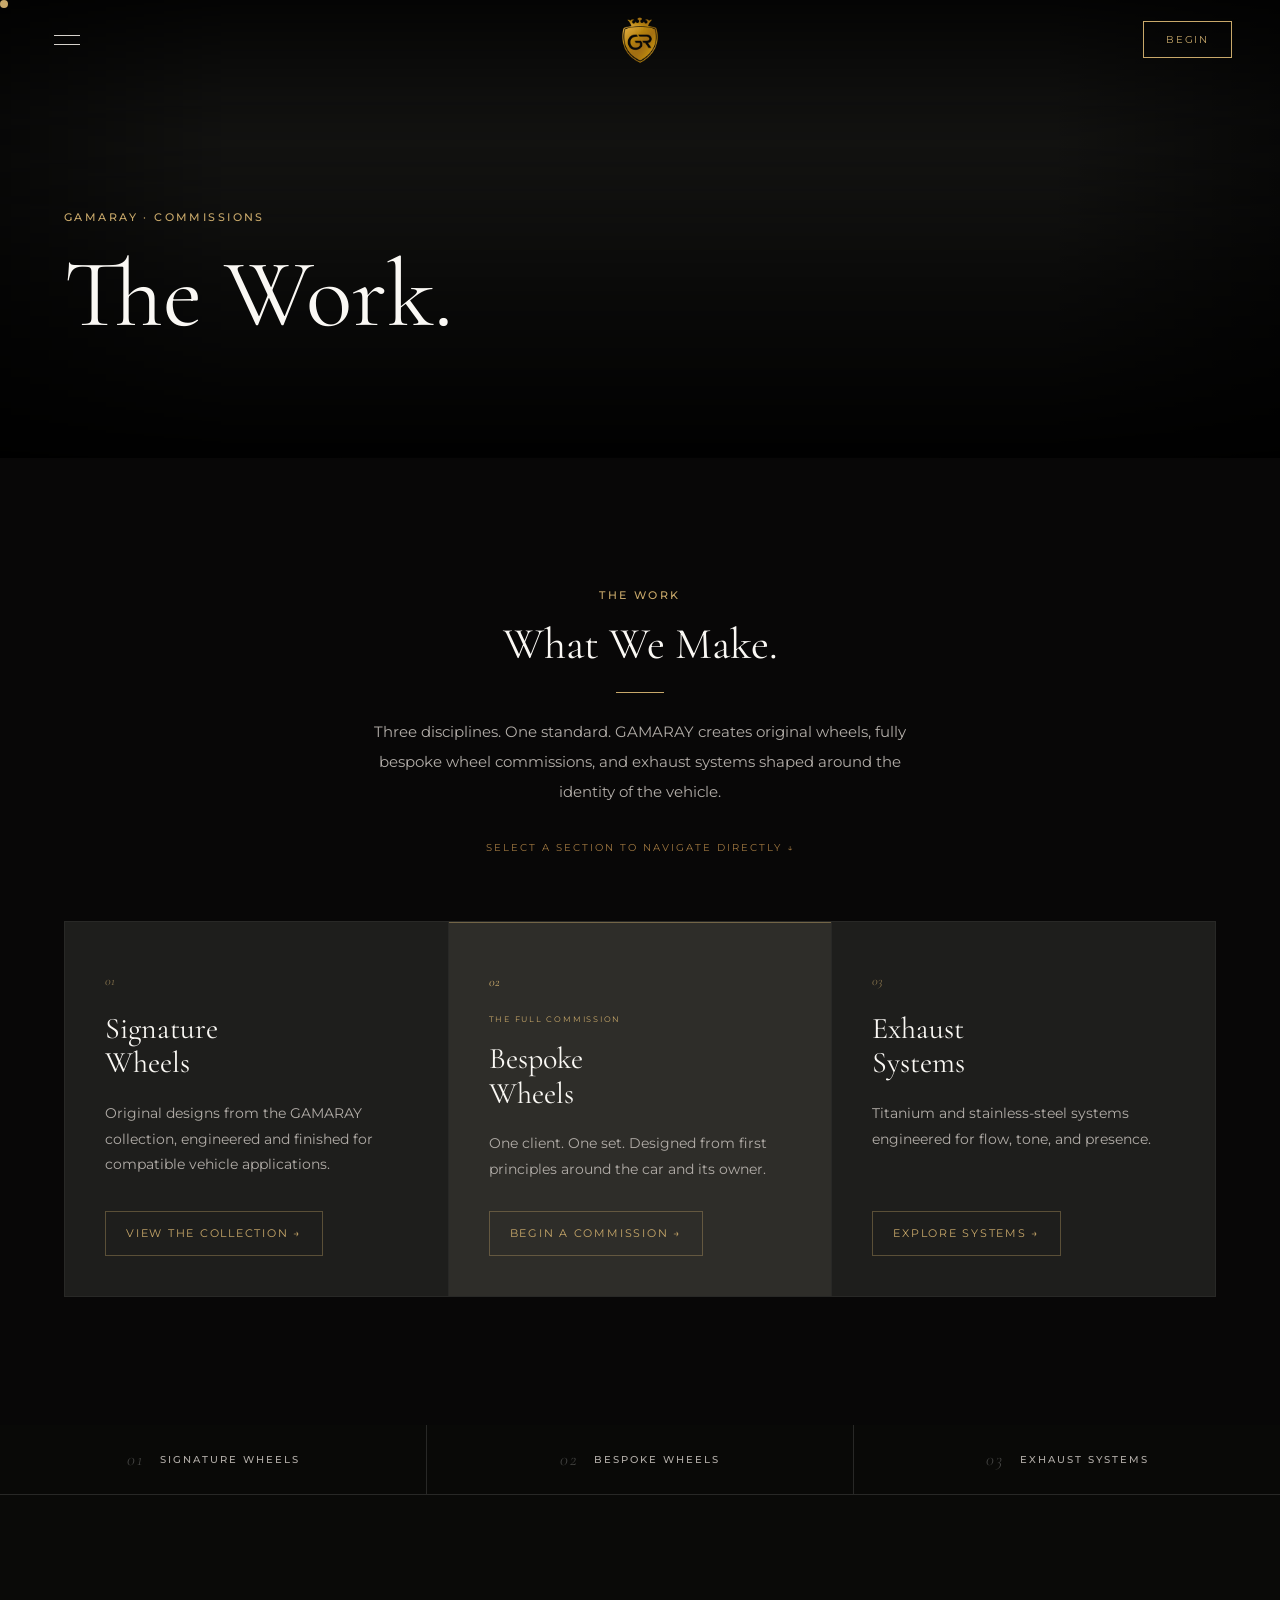
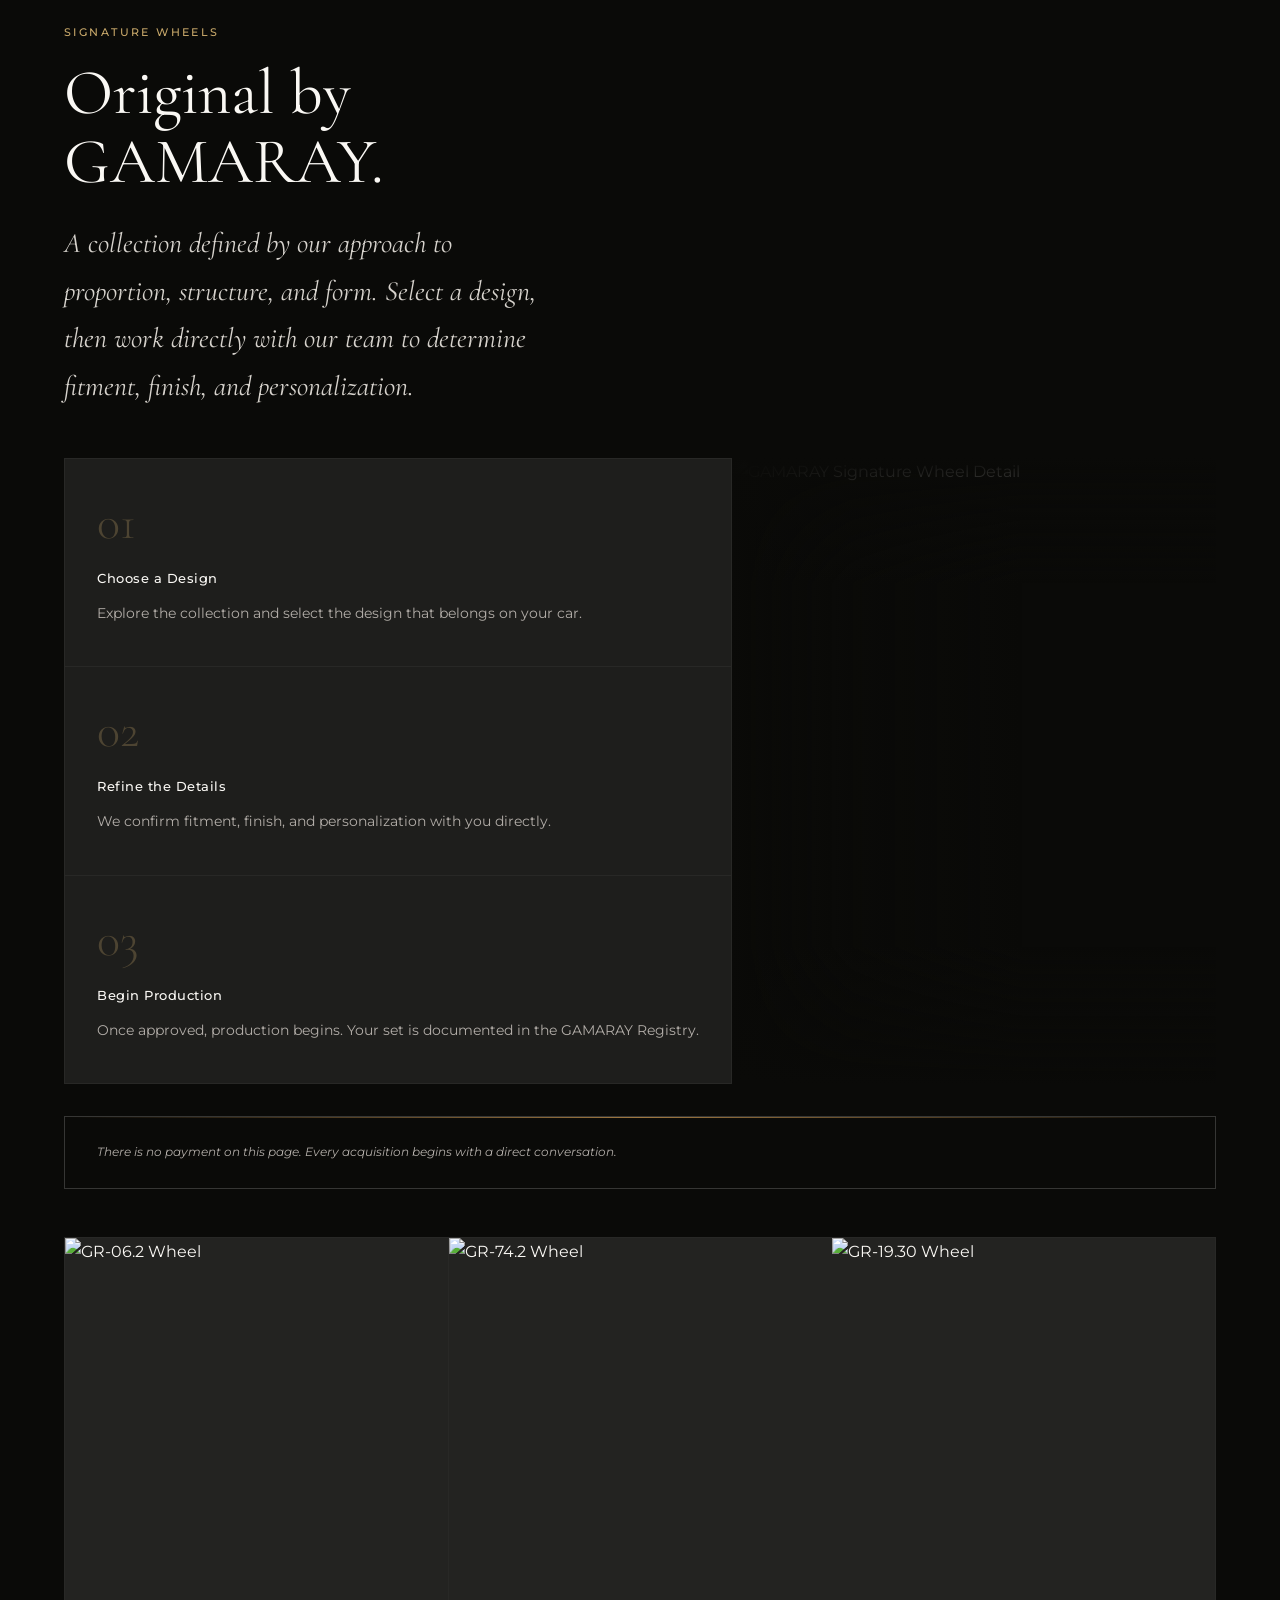
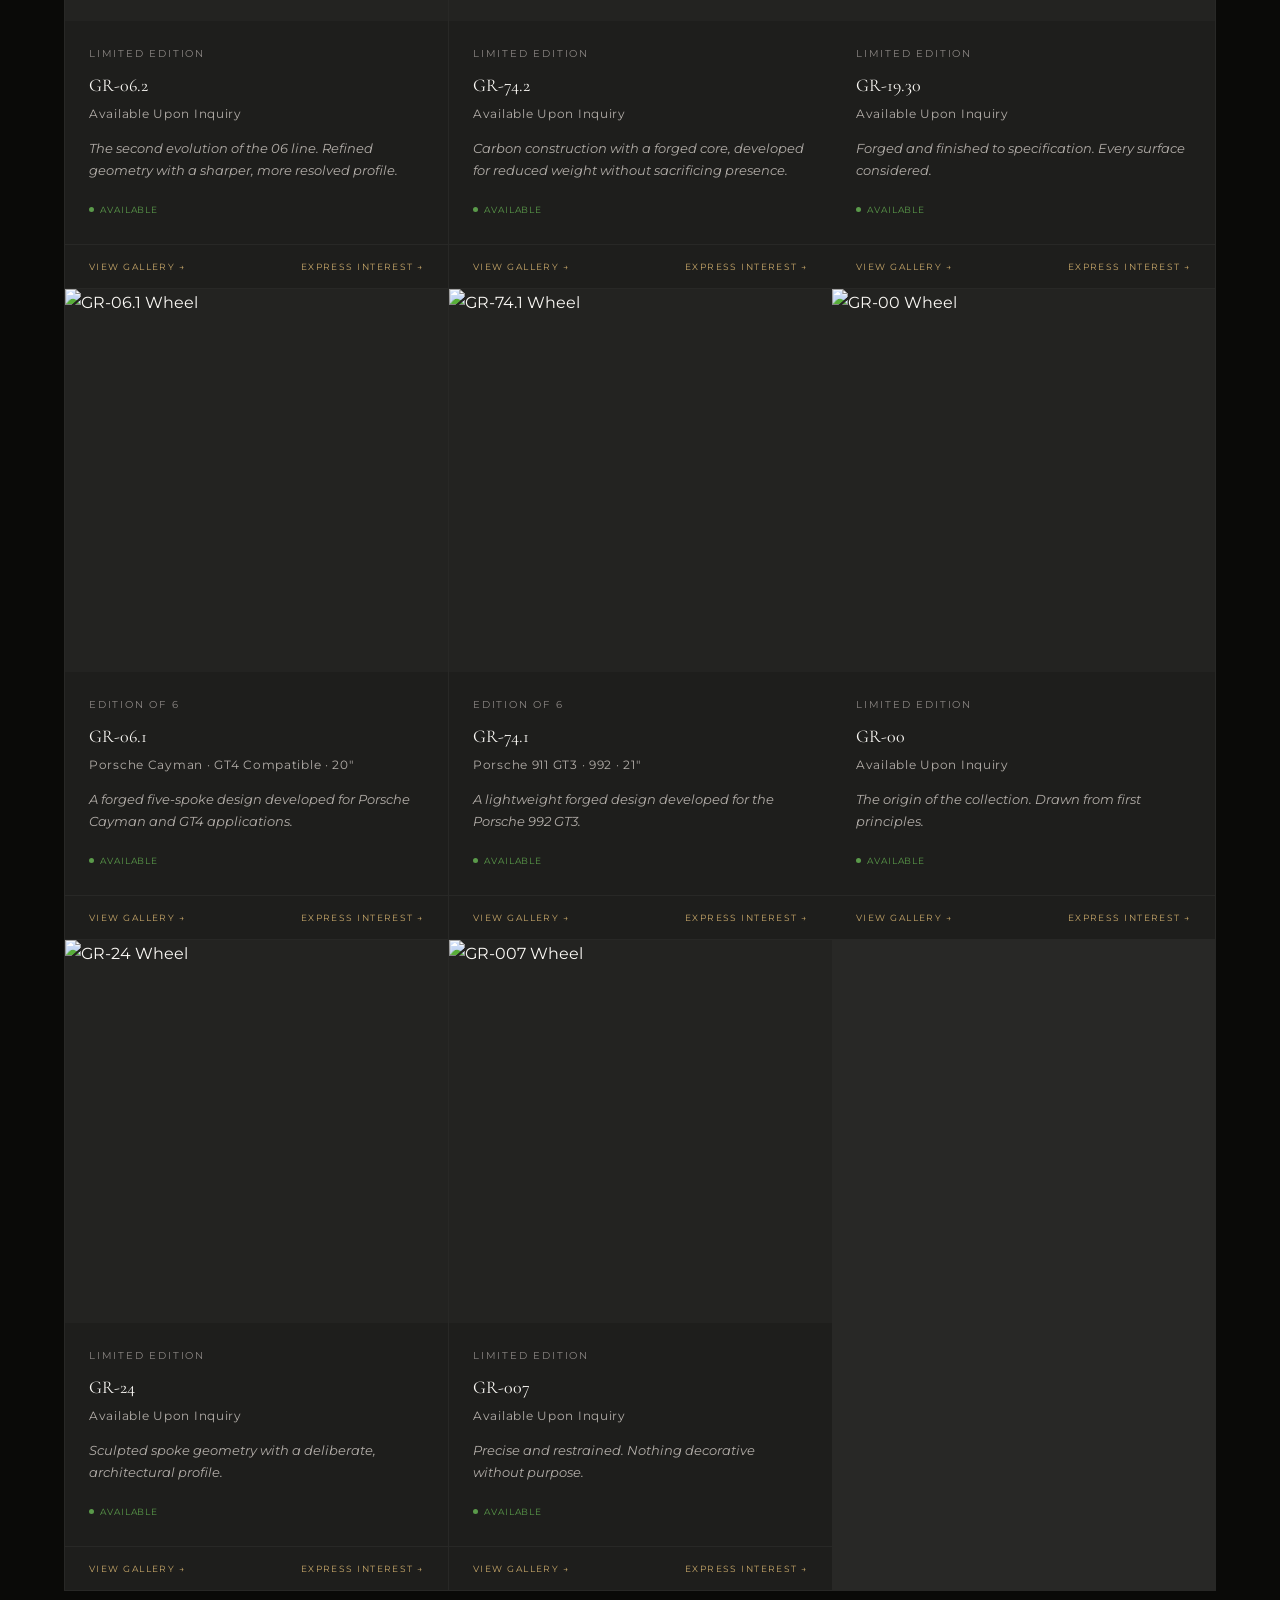
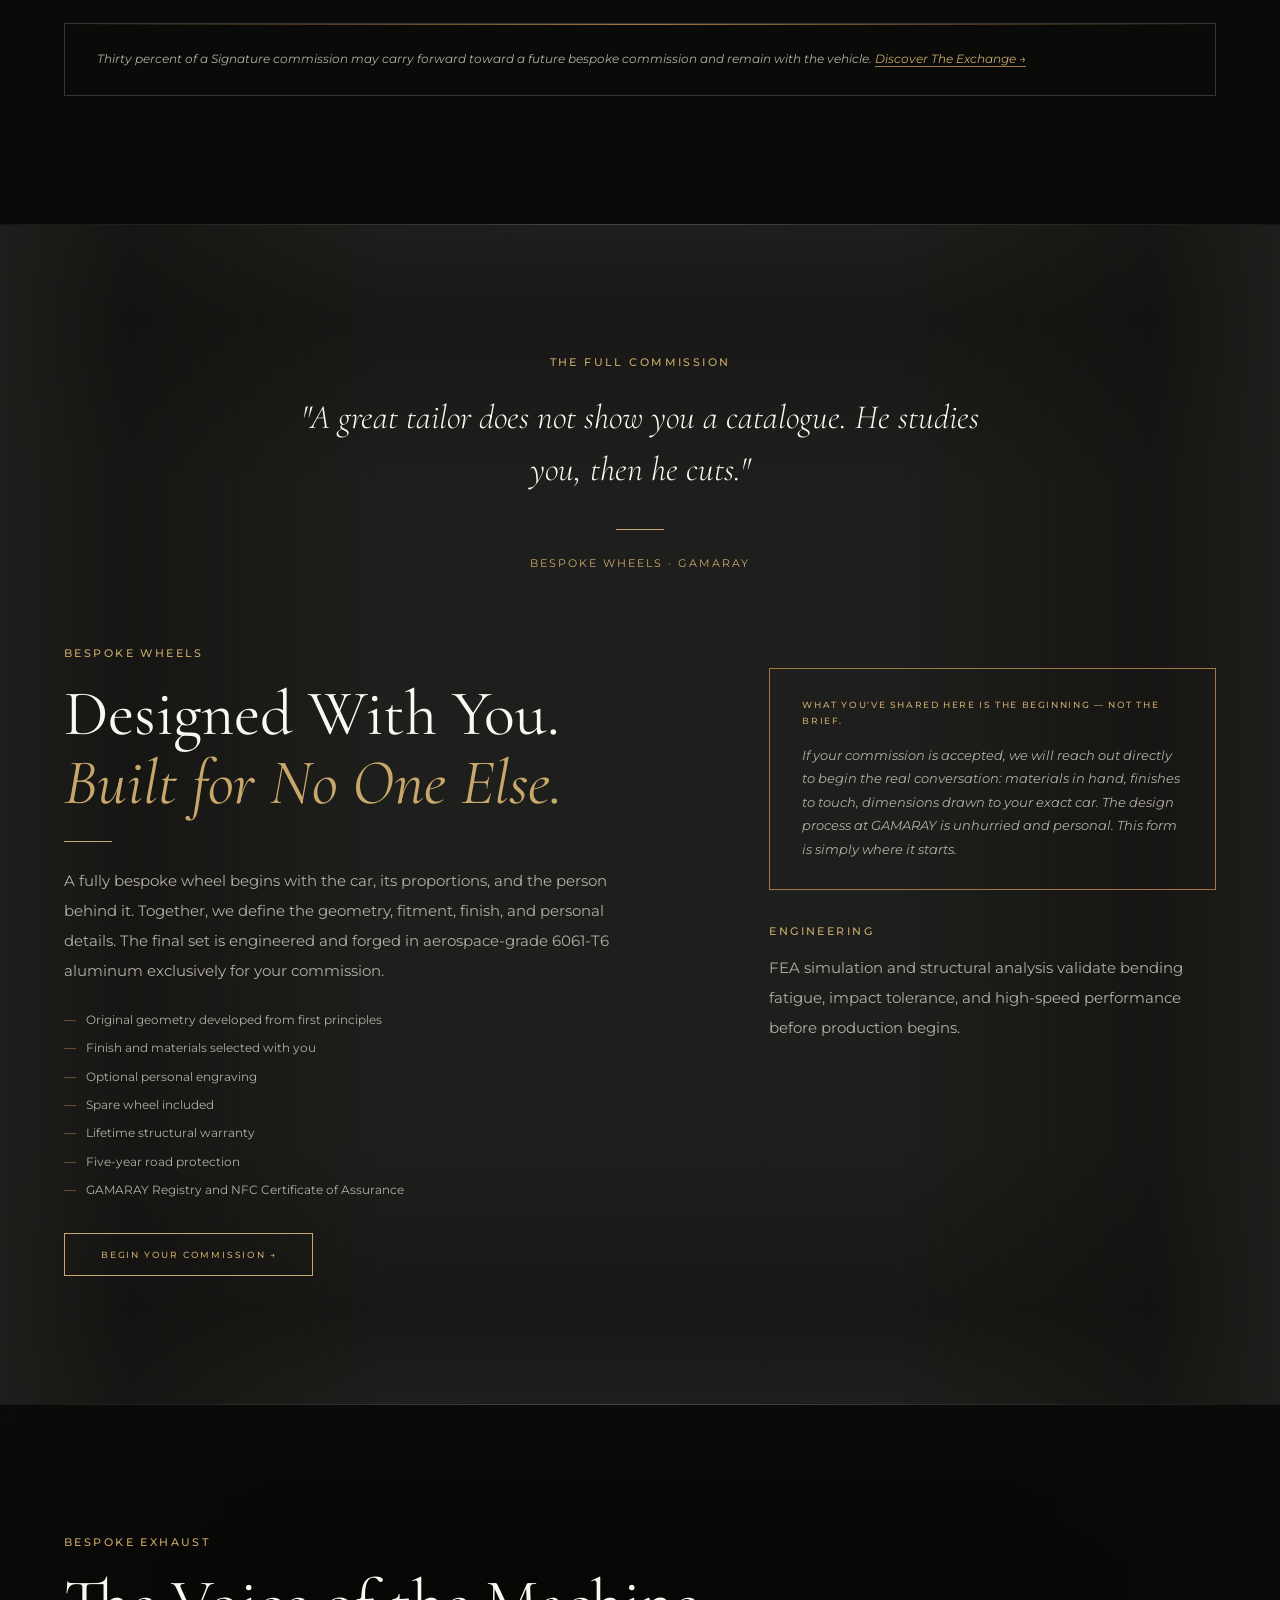
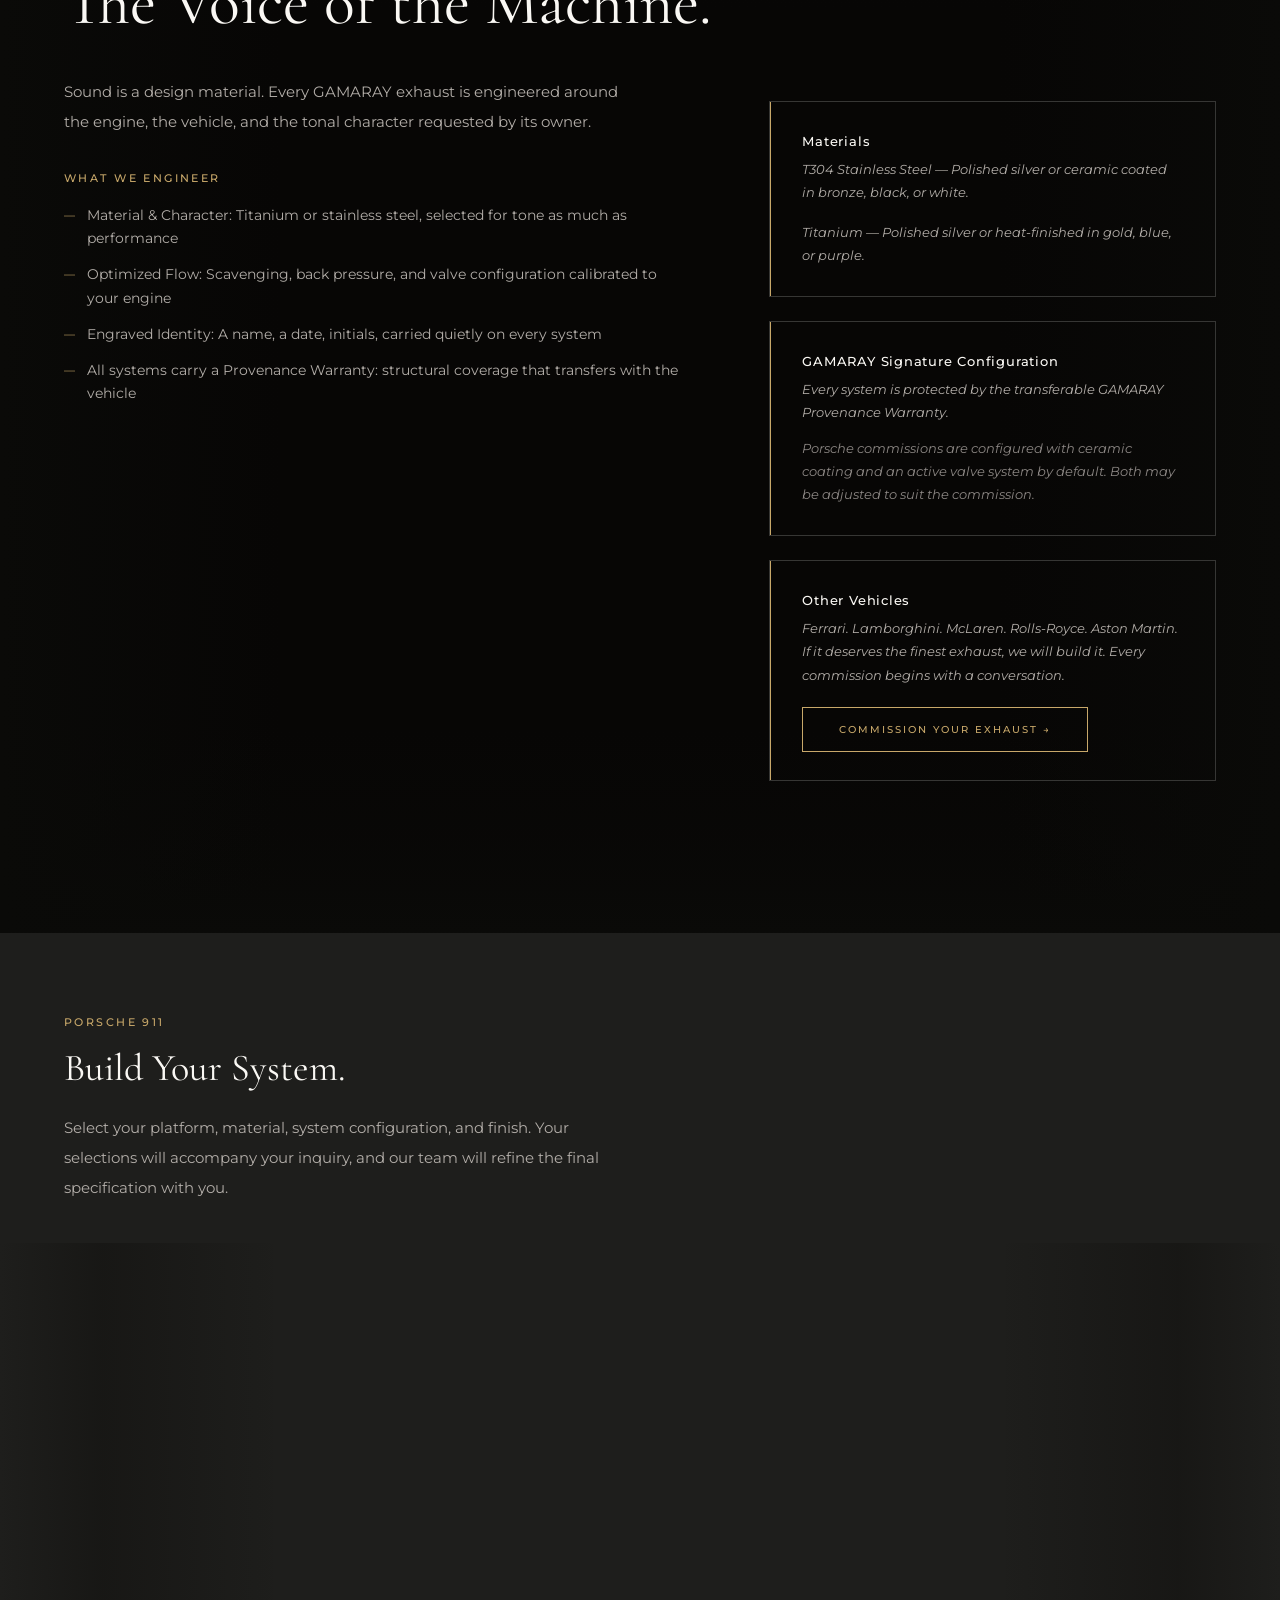
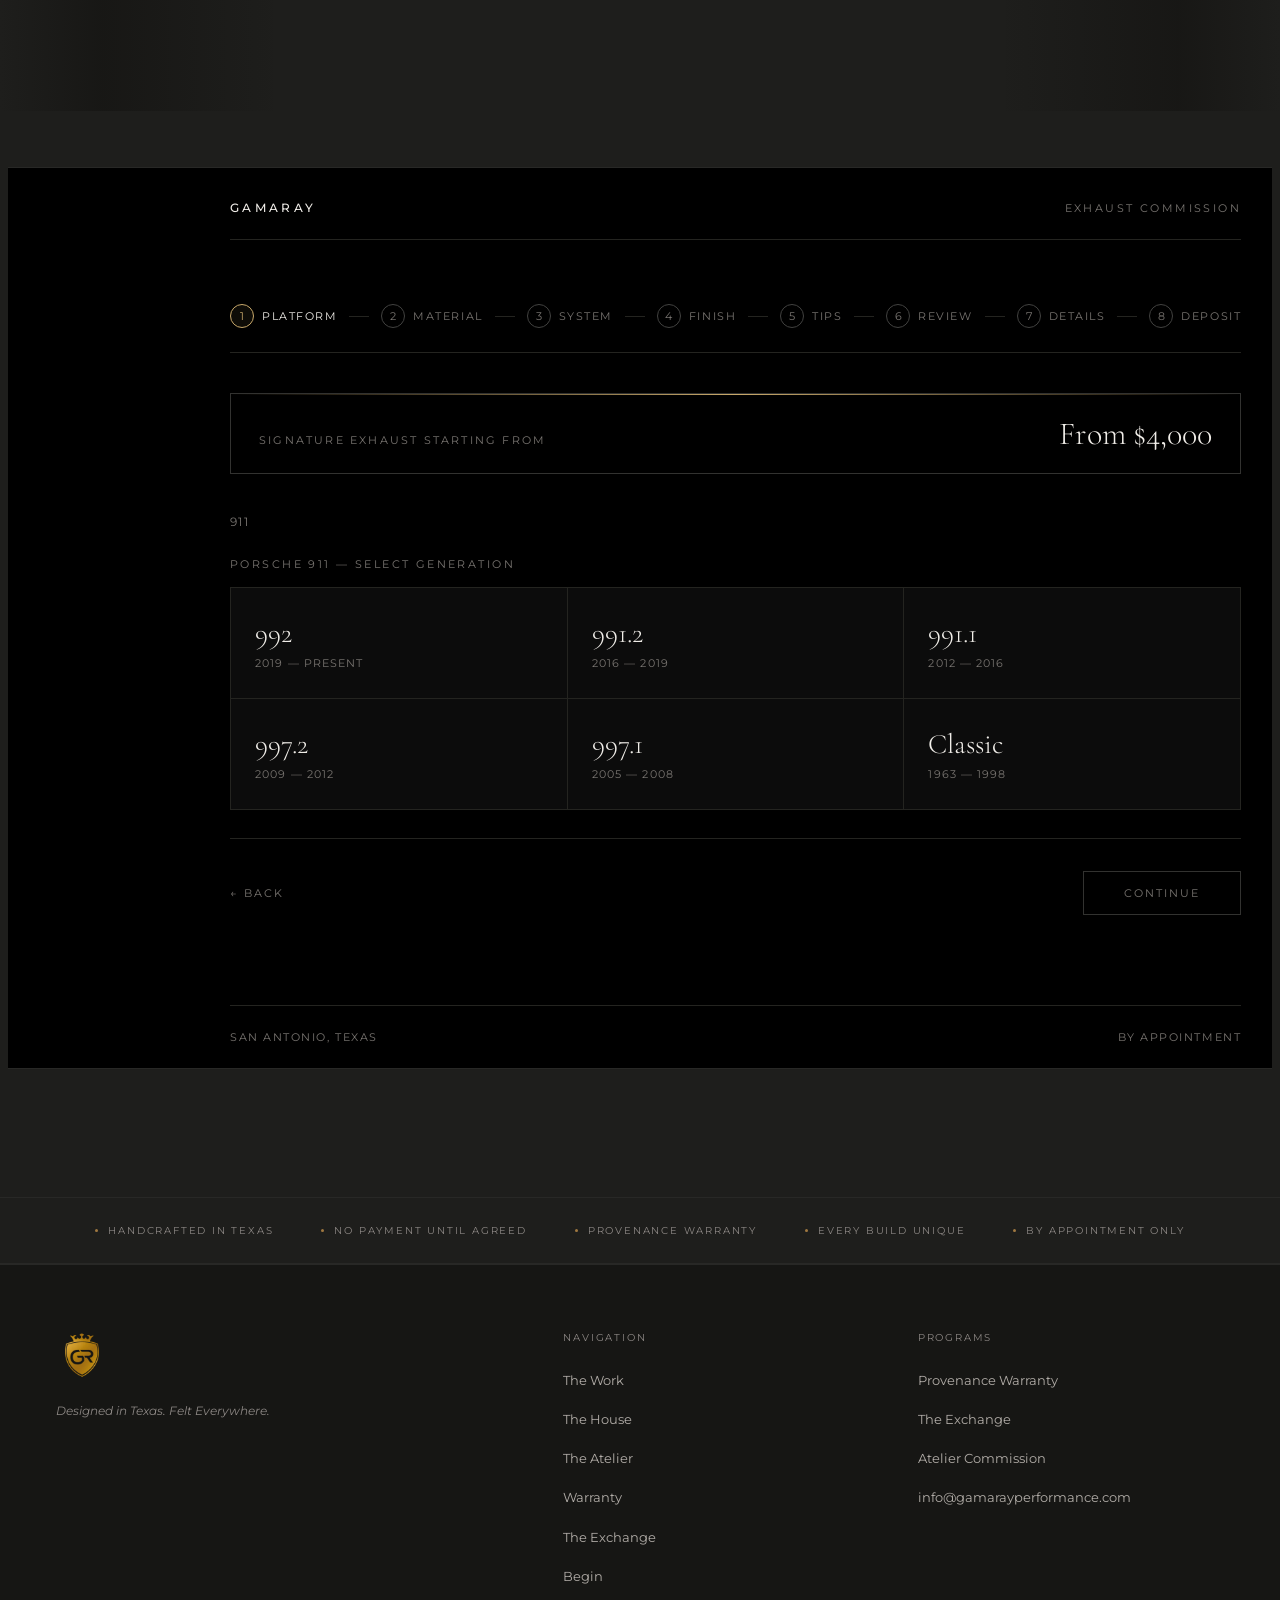
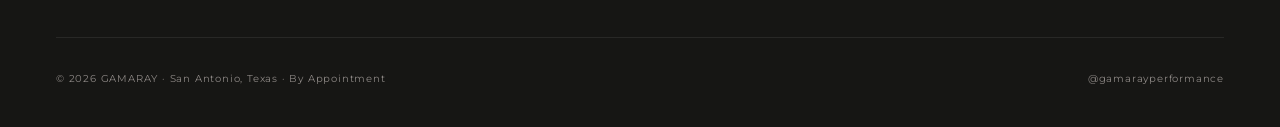
==== commit 7d654bf7: "Add dot-cursor and configurator-v2 standalone files; update atelier and exhaust section" ====
--- a/the-work.html
+++ b/the-work.html
@@ -754,18 +754,20 @@
   <img src="https://pub-9fed0892d72f46c8ace5f8382cff40e8.r2.dev/Photos/ss%20turbo%20s%20.jpg"
        alt="" aria-hidden="true"
        style="position:absolute;inset:0;width:100%;height:100%;object-fit:cover;object-position:center;opacity:1;pointer-events:none;z-index:0">
+  <!-- Dark overlay for text legibility -->
+  <div aria-hidden="true" style="position:absolute;inset:0;background:rgba(6,5,4,.68);pointer-events:none;z-index:1"></div>
   <!-- Edge fades -->
-  <div aria-hidden="true" style="position:absolute;inset:0;pointer-events:none;z-index:1;background:
+  <div aria-hidden="true" style="position:absolute;inset:0;pointer-events:none;z-index:2;background:
     linear-gradient(to right,  #0A0A08 0%, rgba(10,10,8,.6) 8%, transparent 22%, transparent 78%, rgba(10,10,8,.6) 92%, #0A0A08 100%),
     linear-gradient(to bottom, #0A0A08 0%, rgba(10,10,8,.5) 6%, transparent 18%, transparent 82%, rgba(10,10,8,.5) 94%, #0A0A08 100%)">
   </div>
 
-  <div class="reveal" style="position:relative;z-index:2">
+  <div class="reveal" style="position:relative;z-index:3">
     <span class="gmr-eyebrow">BESPOKE EXHAUST</span>
     <h2 class="gmr-heading">The Voice of the Machine.</h2>
   </div>
 
-  <div class="gmr-two-col-wide reveal" style="margin-top:2.5rem;position:relative;z-index:2">
+  <div class="gmr-two-col-wide reveal" style="margin-top:2.5rem;position:relative;z-index:3">
     <div>
       <p class="gmr-body">Sound is a design material. Every GAMARAY exhaust is engineered around the engine, the vehicle, and the tonal character requested by its owner.</p>
 
